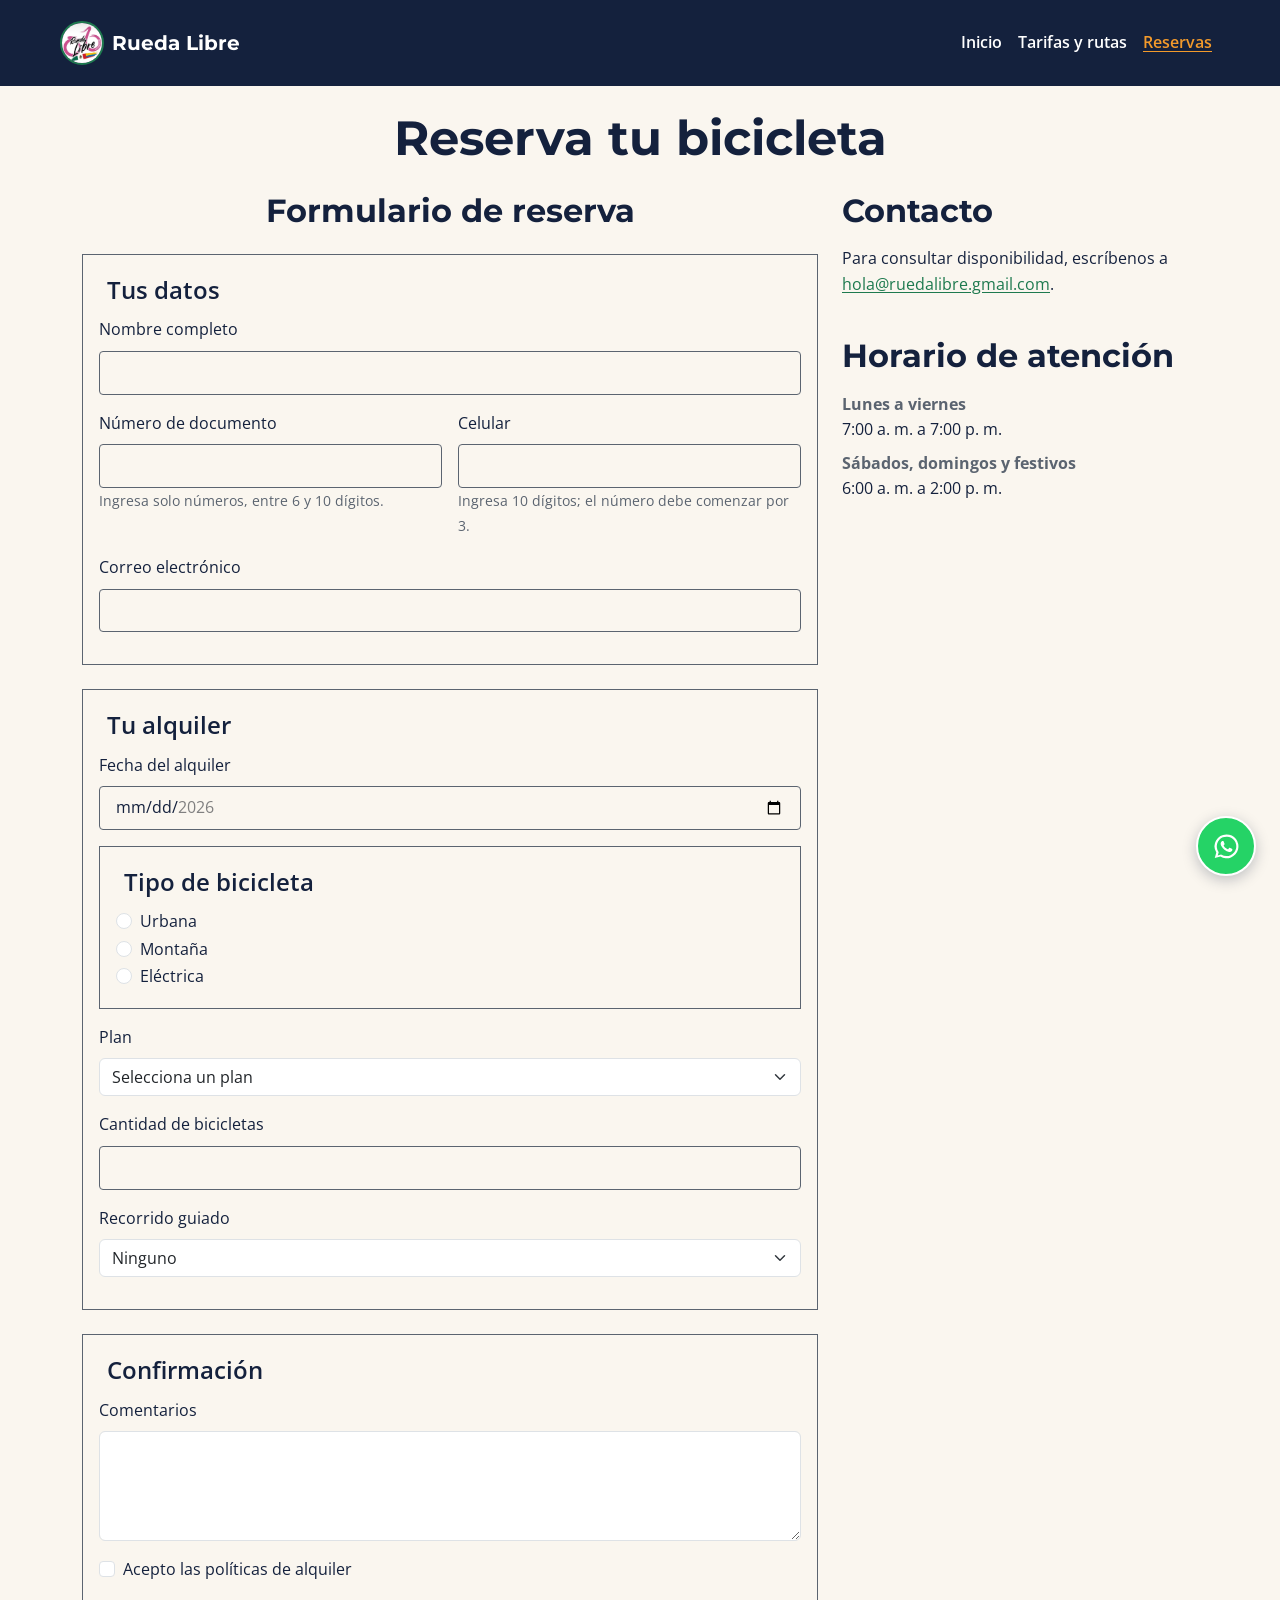
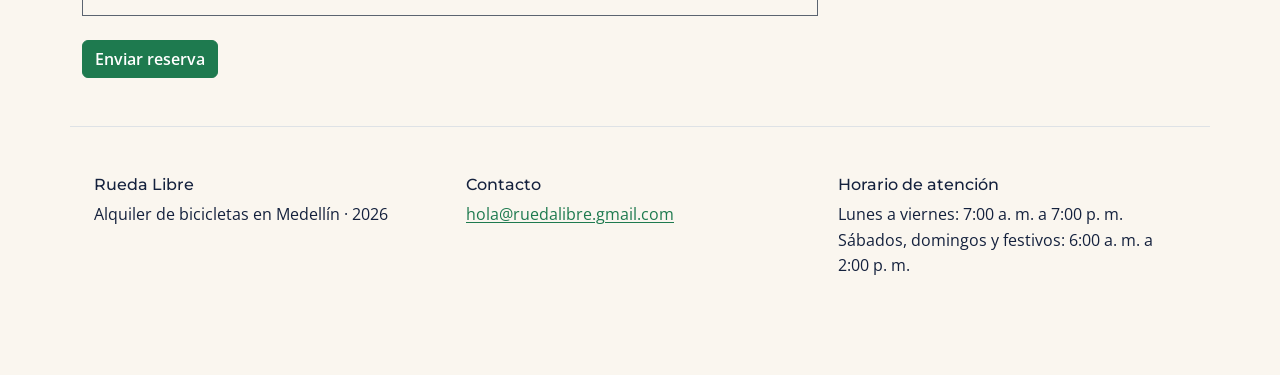
==== paginas/reservas.html @ 9554da54 "Agregar navbar responsive y unificar botones Colapsa la navegación por debajo de lg y estandariza la" ====
<!DOCTYPE html>
<html lang="es">
<head>
    <meta charset="UTF-8">
    <meta name="viewport" content="width=device-width, initial-scale=1.0">
    <meta name="description" content="Información de contacto y horario de atención para reservar una bicicleta en Rueda Libre.">
    <title>Reservas | Rueda Libre</title>
    <link rel="icon" href="../img/images.jpeg" type="image/jpeg">
    <link rel="preconnect" href="https://fonts.googleapis.com">
    <link rel="preconnect" href="https://fonts.gstatic.com" crossorigin>
    <link href="https://fonts.googleapis.com/css2?family=Montserrat:wght@700&family=Open+Sans:wght@400;600&display=swap" rel="stylesheet">
    <link href="https://cdn.jsdelivr.net/npm/bootstrap@5.3.3/dist/css/bootstrap.min.css" rel="stylesheet" integrity="sha384-QWTKZyjpPEjISv5WaRU9OFeRpok6YctnYmDr5pNlyT2bRjXh0JMhjY6hW+ALEwIH" crossorigin="anonymous">
    <link rel="stylesheet" href="../css/styles.css">
</head>
<body class="pb-5">
    <a class="skip-link" href="#contenido-principal">Saltar al contenido principal</a>
    <header>
        <nav class="navbar navbar-expand-lg py-3 px-3 px-lg-5 mb-4" data-bs-theme="dark" aria-label="Navegación principal">
            <div class="container-fluid">
                <a class="navbar-brand marca d-inline-flex align-items-center gap-2" href="../index.html" aria-label="Rueda Libre, ir al inicio">
                    <img class="d-block" src="../img/images.jpeg" alt="">
                    <span>Rueda Libre</span>
                </a>
                <button class="navbar-toggler" type="button" data-bs-toggle="collapse" data-bs-target="#navbarNav" aria-controls="navbarNav" aria-expanded="false" aria-label="Abrir o cerrar el menú">
                    <span class="navbar-toggler-icon"></span>
                </button>
                <div class="collapse navbar-collapse" id="navbarNav">
                    <ul class="navbar-nav ms-auto mb-2 mb-lg-0">
                        <li class="nav-item"><a class="nav-link" href="../index.html">Inicio</a></li>
                        <li class="nav-item"><a class="nav-link" href="tarifas.html">Tarifas y rutas</a></li>
                        <li class="nav-item"><a class="nav-link active" href="reservas.html" aria-current="page">Reservas</a></li>
                    </ul>
                </div>
            </div>
        </nav>
        <h1 class="text-center my-4">Reserva tu bicicleta</h1>
    </header>

    <main id="contenido-principal" class="container" tabindex="-1">
        <div class="row g-4">
        <section class="formulario-reserva col-12 col-md-8" aria-labelledby="formulario-reserva">
            <h2 class="text-center mb-4" id="formulario-reserva">Formulario de reserva</h2>
            <form action="reservas.html" method="post">
                <fieldset class="p-3 mb-4">
                    <legend class="px-2">Tus datos</legend>

                    <div class="campo mb-3">
                        <label class="form-label" for="nombre">Nombre completo</label>
                        <input class="form-control" type="text" id="nombre" name="nombre" autocomplete="name" required minlength="3">
                    </div>

                    <div class="row g-3">
                        <div class="campo mb-3 col-12 col-md-6">
                            <label class="form-label" for="documento">Número de documento</label>
                            <input class="form-control" type="text" id="documento" name="documento" inputmode="numeric" required minlength="6" maxlength="10" pattern="[0-9]{6,10}" title="Ingresa solo números, entre 6 y 10 dígitos." aria-describedby="ayuda-documento">
                            <small id="ayuda-documento">Ingresa solo números, entre 6 y 10 dígitos.</small>
                        </div>

                        <div class="campo mb-3 col-12 col-md-6">
                            <label class="form-label" for="celular">Celular</label>
                            <input class="form-control" type="tel" id="celular" name="celular" autocomplete="tel" inputmode="numeric" required minlength="10" maxlength="10" pattern="3[0-9]{9}" title="Ingresa 10 dígitos; el número debe comenzar por 3." aria-describedby="ayuda-celular">
                            <small id="ayuda-celular">Ingresa 10 dígitos; el número debe comenzar por 3.</small>
                        </div>
                    </div>

                    <div class="campo mb-3">
                        <label class="form-label" for="correo">Correo electrónico</label>
                        <input class="form-control" type="email" id="correo" name="correo" autocomplete="email" required>
                    </div>
                </fieldset>

                <fieldset class="p-3 mb-4">
                    <legend class="px-2">Tu alquiler</legend>

                    <div class="campo mb-3">
                        <label class="form-label" for="fecha">Fecha del alquiler</label>
                        <input class="form-control" type="date" id="fecha" name="fecha" required min="2026-11-01" max="2026-12-31">
                    </div>

                    <fieldset class="campo p-3 mb-3">
                        <legend class="px-2">Tipo de bicicleta</legend>
                        <div class="opcion form-check">
                            <input class="form-check-input" type="radio" id="bicicleta-urbana" name="tipo-bicicleta" value="urbana" required>
                            <label class="form-check-label" for="bicicleta-urbana">Urbana</label>
                        </div>
                        <div class="opcion form-check">
                            <input class="form-check-input" type="radio" id="bicicleta-montana" name="tipo-bicicleta" value="montana">
                            <label class="form-check-label" for="bicicleta-montana">Montaña</label>
                        </div>
                        <div class="opcion form-check">
                            <input class="form-check-input" type="radio" id="bicicleta-electrica" name="tipo-bicicleta" value="electrica">
                            <label class="form-check-label" for="bicicleta-electrica">Eléctrica</label>
                        </div>
                    </fieldset>

                    <div class="campo mb-3">
                        <label class="form-label" for="plan">Plan</label>
                        <select class="form-select" id="plan" name="plan" required>
                            <option value="">Selecciona un plan</option>
                            <option value="1-hora">1 hora</option>
                            <option value="medio-dia">Medio día</option>
                            <option value="dia-completo">Día completo</option>
                        </select>
                    </div>

                    <div class="campo mb-3">
                        <label class="form-label" for="cantidad">Cantidad de bicicletas</label>
                        <input class="form-control" type="number" id="cantidad" name="cantidad" required min="1" max="6" step="1">
                    </div>

                    <div class="campo mb-3">
                        <label class="form-label" for="recorrido">Recorrido guiado</label>
                        <select class="form-select" id="recorrido" name="recorrido">
                            <option value="ninguno">Ninguno</option>
                            <option value="rio-y-parques">Río y Parques</option>
                            <option value="sabores-de-barrio">Sabores de Barrio</option>
                            <option value="reto-las-palmas">Reto Las Palmas</option>
                        </select>
                    </div>
                </fieldset>

                <fieldset class="p-3 mb-4">
                    <legend class="px-2">Confirmación</legend>

                    <div class="campo mb-3">
                        <label class="form-label" for="comentarios">Comentarios</label>
                        <textarea class="form-control" id="comentarios" name="comentarios" rows="4" maxlength="300"></textarea>
                    </div>

                    <div class="campo mb-3 form-check">
                        <input class="form-check-input" type="checkbox" id="politicas" name="politicas" value="aceptadas" required>
                        <label class="form-check-label" for="politicas">Acepto las políticas de alquiler</label>
                    </div>
                </fieldset>

                <button class="btn btn-success" type="submit">Enviar reserva</button>
            </form>
        </section>

        <aside class="info-reserva col-12 col-md-4 d-flex flex-column gap-4" aria-label="Información de contacto y horario">
            <section class="mb-0" aria-labelledby="contacto">
                <h2 class="text-start mb-3" id="contacto">Contacto</h2>
                <p>Para consultar disponibilidad, escríbenos a <a href="mailto:hola@ruedalibre.gmail.com">hola@ruedalibre.gmail.com</a>.</p>
            </section>

            <section class="mb-0" aria-labelledby="horario">
                <h2 class="text-start mb-3" id="horario">Horario de atención</h2>
                <dl>
                    <dt>Lunes a viernes</dt>
                    <dd>7:00 a. m. a 7:00 p. m.</dd>
                    <dt>Sábados, domingos y festivos</dt>
                    <dd>6:00 a. m. a 2:00 p. m.</dd>
                </dl>
            </section>
        </aside>
        </div>
    </main>

    <footer class="container row gy-4 mx-auto mt-5 pt-4 pb-5 border-top">
        <section class="bloque-pie col-12 col-md-4" aria-labelledby="marca-pie">
            <h2 class="h6 mb-2" id="marca-pie">Rueda Libre</h2>
            <p class="mb-0">Alquiler de bicicletas en Medellín · 2026</p>
        </section>
        <section class="bloque-pie col-12 col-md-4" aria-labelledby="contacto-pie">
            <h2 class="h6 mb-2" id="contacto-pie">Contacto</h2>
            <p class="mb-0"><a href="mailto:hola@ruedalibre.gmail.com">hola@ruedalibre.gmail.com</a></p>
        </section>
        <section class="bloque-pie col-12 col-md-4" aria-labelledby="horario-pie">
            <h2 class="h6 mb-2" id="horario-pie">Horario de atención</h2>
            <p class="mb-0">Lunes a viernes: 7:00 a. m. a 7:00 p. m.<br>Sábados, domingos y festivos: 6:00 a. m. a 2:00 p. m.</p>
        </section>
    </footer>
    <a class="enlace-whatsapp position-fixed bottom-0 end-0 m-4 d-flex align-items-center justify-content-center" href="https://wa.me/573000000000" target="_blank" rel="noopener noreferrer" aria-label="Abrir chat de WhatsApp (se abre en una pestaña nueva)">
        <svg aria-hidden="true" viewBox="0 0 24 24" focusable="false">
            <path fill="currentColor" d="M12.04 2a9.92 9.92 0 0 0-8.45 15.12L2.3 21.7l4.7-1.23A9.94 9.94 0 1 0 12.04 2Zm0 18.1a8.13 8.13 0 0 1-4.14-1.13l-.3-.18-2.79.73.75-2.72-.2-.31a8.12 8.12 0 1 1 6.68 3.61Zm4.46-6.08c-.24-.12-1.43-.71-1.65-.79-.22-.08-.38-.12-.54.12-.16.24-.62.79-.76.95-.14.16-.28.18-.52.06-.24-.12-1.02-.38-1.94-1.2-.72-.64-1.2-1.43-1.34-1.67-.14-.24-.02-.37.1-.49.11-.11.24-.28.36-.42.12-.14.16-.24.24-.4.08-.16.04-.3-.02-.42-.06-.12-.54-1.3-.74-1.78-.19-.46-.39-.4-.54-.4h-.46c-.16 0-.42.06-.64.3-.22.24-.84.82-.84 2s.86 2.31.98 2.47c.12.16 1.69 2.58 4.1 3.62.57.25 1.02.4 1.37.51.58.18 1.1.16 1.51.1.46-.07 1.43-.59 1.63-1.15.2-.57.2-1.05.14-1.15-.06-.1-.22-.16-.46-.28Z"/>
        </svg>
    </a>
    <script src="https://cdn.jsdelivr.net/npm/bootstrap@5.3.3/dist/js/bootstrap.bundle.min.js" integrity="sha384-YvpcrYf0tY3lHB60NNkmXc5s9fDVZLESaAA55NDzOxhy9GkcIdslK1eN7N6jIeHz" crossorigin="anonymous"></script>
</body>
</html>
---- css/styles.css ----
:root {
    color-scheme: light;
    --verde-ruta: #1E7A4F;
    --naranja-pedal: #F39A2B;
    --azul-noche: #14213D;
    --crema: #FAF6EF;
    --gris-asfalto: #5B6470;
    --blanco: #FFFFFF;
    --fuente-titulos: "Montserrat", sans-serif;
    --fuente-texto: "Open Sans", sans-serif;
    --espacio-pequeno: 0.5rem;
    --espacio-medio: 1rem;
    --espacio-grande: 1.5rem;
    --espacio-extra-grande: 2rem;
}

body {
    background-color: var(--crema);
    color: var(--azul-noche);
    font-family: var(--fuente-texto);
    font-weight: 400;
    line-height: 1.6;
}

h1,
h2,
h3 {
    color: var(--azul-noche);
    font-family: var(--fuente-titulos);
    font-weight: 700;
    line-height: 1.2;
}

header h1 {
    font-size: clamp(2rem, 5vw, 3rem);
}

a {
    color: var(--verde-ruta);
    text-decoration-color: var(--verde-ruta);
    text-underline-offset: 0.15em;
}

a:hover {
    color: var(--azul-noche);
}

:focus-visible,
.btn:focus,
.navbar-toggler:focus {
    outline: 0.1875rem solid var(--verde-ruta);
    outline-offset: 0.1875rem;
}

.skip-link {
    position: absolute;
    top: -6.25rem;
    left: 1.5rem;
    z-index: 1;
    padding: var(--espacio-pequeno) var(--espacio-medio);
    background-color: var(--azul-noche);
    color: var(--blanco);
}

.skip-link:focus {
    top: 1.5rem;
}

strong,
mark {
    padding: 0 0.15em;
    background-color: var(--naranja-pedal);
    color: var(--azul-noche);
}

/* Navegacion compartida */
.navbar {
    background-color: var(--azul-noche);
}

.navbar .navbar-brand {
    color: var(--blanco);
    font-family: var(--fuente-titulos);
    font-weight: 700;
    text-decoration: none;
}

.navbar .navbar-brand img {
    width: 2.75rem;
    height: 2.75rem;
    border: 2px solid var(--verde-ruta);
    border-radius: 50%;
    object-fit: cover;
}

.navbar .nav-link {
    color: var(--blanco);
    font-weight: 600;
    text-decoration: none;
}

.navbar .nav-link.active {
    color: var(--naranja-pedal);
    text-decoration: underline;
    text-underline-offset: 0.2em;
}

.navbar .nav-link:hover,
.navbar .nav-link:focus {
    border-radius: 0.1875rem;
    background-color: var(--naranja-pedal);
    color: var(--azul-noche);
    text-decoration: underline;
    text-underline-offset: 0.2em;
}

/* Componentes compartidos */
table {
    width: 100%;
    margin: var(--espacio-medio) 0 var(--espacio-extra-grande);
    border-collapse: collapse;
}

/* Presentación adaptable propia de las tablas de tarifas. */
.tabla-responsiva {
    display: block;
    table-layout: auto;
}

.tabla-responsiva caption {
    display: block;
    width: 100%;
}

.tabla-responsiva thead {
    position: absolute;
    width: 1px;
    height: 1px;
    margin: -1px;
    overflow: hidden;
    clip: rect(0, 0, 0, 0);
    white-space: nowrap;
    clip-path: inset(50%);
}

.tabla-responsiva tbody {
    display: grid;
    gap: var(--espacio-medio);
}

.tabla-responsiva tr {
    display: grid;
    border: 1px solid var(--gris-asfalto);
    border-radius: 0.25rem;
    overflow: hidden;
}

.tabla-responsiva th[scope="row"],
.tabla-responsiva td {
    display: grid;
    grid-template-columns: minmax(6.5rem, 0.85fr) minmax(0, 1.15fr);
    gap: var(--espacio-pequeno);
    border: 0;
    border-top: 1px solid var(--gris-asfalto);
    padding: var(--espacio-pequeno);
    overflow-wrap: anywhere;
}

.tabla-responsiva tr > :first-child {
    border-top: 0;
}

.tabla-responsiva th[scope="row"]::before,
.tabla-responsiva td::before {
    content: attr(data-label);
    font-weight: 600;
}

caption {
    margin-bottom: var(--espacio-pequeno);
    color: var(--gris-asfalto);
    font-size: 1.2rem;
    font-weight: 600;
    text-align: left;
}

th,
td {
    padding: var(--espacio-pequeno) var(--espacio-medio);
    border: 1px solid var(--gris-asfalto);
    text-align: left;
}

th {
    background-color: var(--azul-noche);
    color: var(--blanco);
}

.tarjeta-servicio {
    padding: var(--espacio-grande);
    border: 1px solid rgb(20 33 61 / 8%);
    border-radius: 0.75rem;
    background: var(--blanco);
    box-shadow: 0 0.25rem 1rem rgb(20 33 61 / 8%);
    transition: transform 180ms ease, box-shadow 180ms ease;
}

.tarjeta-servicio:hover {
    transform: translateY(-0.2rem);
    box-shadow: 0 0.6rem 1.5rem rgb(20 33 61 / 14%);
}

.tarjeta-servicio img {
    height: 13rem;
}

.imagen-ruta,
.imagen-flota {
    height: 12rem;
}

.presentacion img {
    height: 14rem;
}

.quienes-somos {
    background: rgb(30 122 79 / 8%);
}

.servicio-nuevo {
    padding-top: 3.5rem;
    background: rgb(30 122 79 / 8%);
}

.beneficio-card {
    border: 1px solid rgb(20 33 61 / 8%);
    background: var(--blanco);
    box-shadow: 0 0.25rem 1rem rgb(20 33 61 / 8%);
}

.beneficio-etiqueta {
    background: var(--verde-ruta);
    color: var(--blanco);
}

.llamada-accion {
    background: var(--azul-noche);
    color: var(--blanco);
}

.llamada-accion h2 {
    color: var(--blanco);
}

.etiqueta-nuevo {
    padding: 0.25rem var(--espacio-pequeno);
    border-radius: 0.25rem;
    background-color: var(--naranja-pedal);
    color: var(--azul-noche);
    font-size: 0.875rem;
    font-weight: 600;
}

.btn {
    font-weight: 600;
}

.btn-success {
    --bs-btn-color: var(--blanco);
    --bs-btn-bg: var(--verde-ruta);
    --bs-btn-border-color: var(--verde-ruta);
    --bs-btn-hover-color: var(--azul-noche);
    --bs-btn-hover-bg: var(--naranja-pedal);
    --bs-btn-hover-border-color: var(--naranja-pedal);
    --bs-btn-active-color: var(--azul-noche);
    --bs-btn-active-bg: var(--naranja-pedal);
    --bs-btn-active-border-color: var(--naranja-pedal);
}

.btn-outline-success {
    --bs-btn-color: var(--verde-ruta);
    --bs-btn-border-color: var(--verde-ruta);
    --bs-btn-hover-color: var(--azul-noche);
    --bs-btn-hover-bg: var(--naranja-pedal);
    --bs-btn-hover-border-color: var(--naranja-pedal);
    --bs-btn-active-color: var(--azul-noche);
    --bs-btn-active-bg: var(--naranja-pedal);
    --bs-btn-active-border-color: var(--naranja-pedal);
}

small,
dt {
    color: var(--gris-asfalto);
}


.enlace-whatsapp {
    z-index: 2;
    width: 3.75rem;
    height: 3.75rem;
    border: 2px solid var(--blanco);
    border-radius: 50%;
    background-color: #25D366;
    color: var(--blanco);
    text-decoration: none;
    box-shadow: 0 0.25rem 0.875rem rgb(20 33 61 / 25%);
    transition: transform 180ms ease, background-color 180ms ease;
}

.enlace-whatsapp svg {
    width: 1.8rem;
    height: 1.8rem;
}

.enlace-whatsapp:hover,
.enlace-whatsapp:focus {
    transform: scale(1.08);
    background-color: #1fba59;
    color: var(--blanco);
}

fieldset {
    border: 1px solid var(--gris-asfalto);
}

legend {
    color: var(--azul-noche);
    font-weight: 600;
}

input {
    accent-color: var(--verde-ruta);
}

input:not([type="checkbox"]):not([type="radio"]),
select,
textarea {
    padding: var(--espacio-pequeno) var(--espacio-medio);
    border: 1px solid var(--gris-asfalto);
    border-radius: 0.25rem;
    background-color: var(--crema);
    color: var(--azul-noche);
    font: inherit;
}

input:not([type="checkbox"]):not([type="radio"]):focus,
select:focus,
textarea:focus {
    outline: 0.1875rem solid var(--verde-ruta);
    outline-offset: 0.125rem;
}

@media (min-width: 48rem) {
    /* Las tablas conservan su formato propio en pantallas medianas y grandes. */
    .tabla-responsiva {
        display: table;
        table-layout: fixed;
        font-size: 0.875rem;
    }

    .tabla-responsiva caption {
        display: table-caption;
        width: auto;
    }

    .tabla-responsiva thead {
        position: static;
        width: auto;
        height: auto;
        margin: 0;
        overflow: visible;
        clip: auto;
        white-space: normal;
        clip-path: none;
    }

    .tabla-responsiva tbody {
        display: table-row-group;
    }

    .tabla-responsiva tr {
        display: table-row;
        border: 0;
        border-radius: 0;
        overflow: visible;
    }

    .tabla-responsiva th[scope="row"],
    .tabla-responsiva td {
        display: table-cell;
        padding: 0.375rem;
        overflow-wrap: normal;
    }

    .tabla-responsiva th[scope="row"]::before,
    .tabla-responsiva td::before {
        content: none;
    }

    .presentacion img {
        height: 19rem;
    }
}
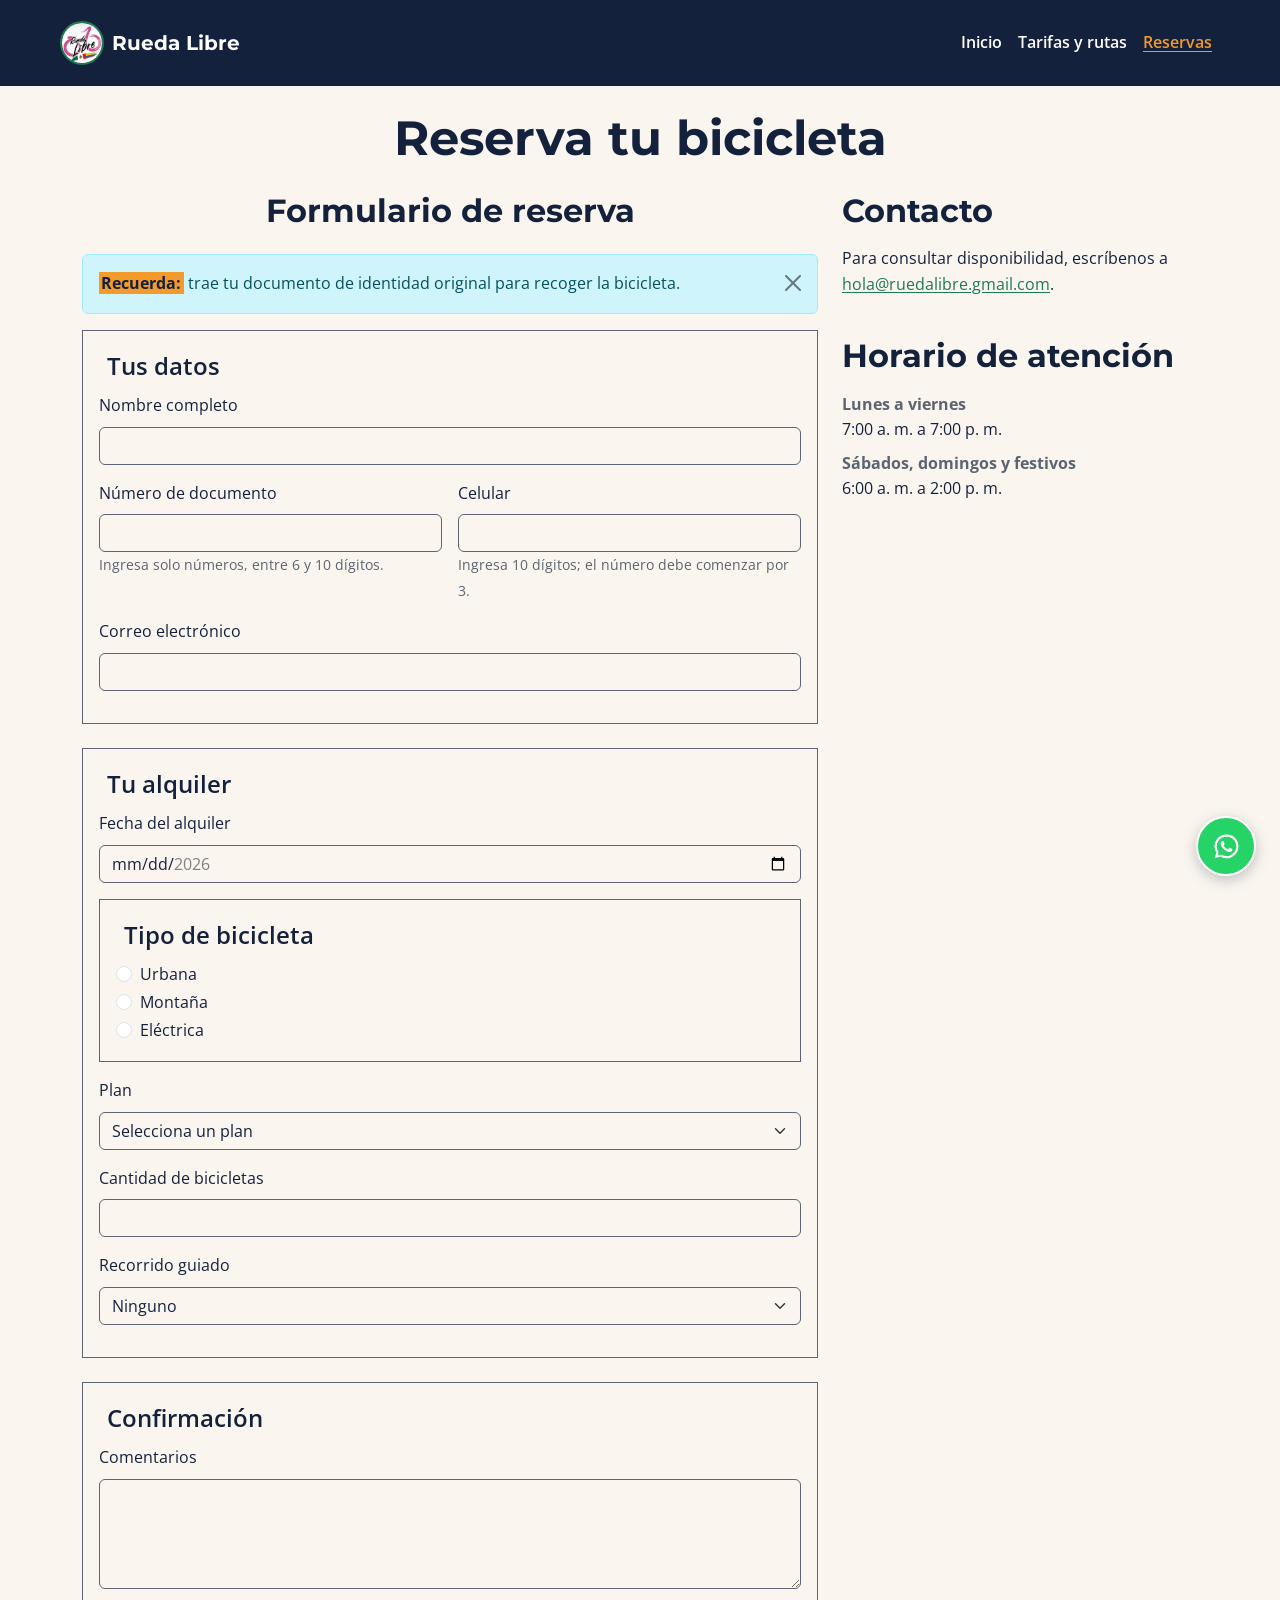
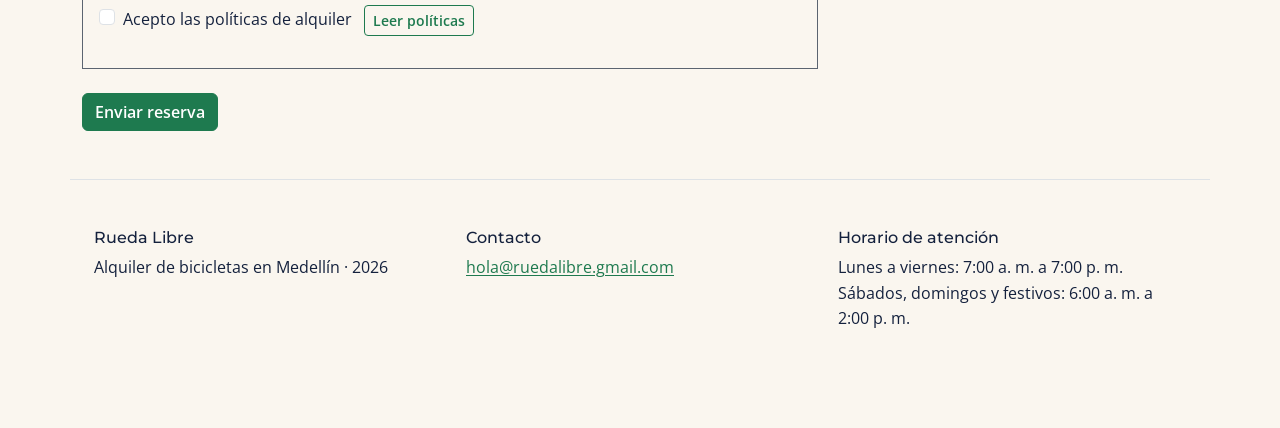
==== commit 1e8d53ca: "Agregar validación y políticas a reservas Muestra mensajes específicos por campo, una alerta descart" ====
--- a/paginas/reservas.html
+++ b/paginas/reservas.html
@@ -40,32 +40,40 @@
         <div class="row g-4">
         <section class="formulario-reserva col-12 col-md-8" aria-labelledby="formulario-reserva">
             <h2 class="text-center mb-4" id="formulario-reserva">Formulario de reserva</h2>
-            <form action="reservas.html" method="post">
+            <div class="alert alert-info alert-dismissible fade show" role="alert">
+                <strong>Recuerda:</strong> trae tu documento de identidad original para recoger la bicicleta.
+                <button type="button" class="btn-close" data-bs-dismiss="alert" aria-label="Cerrar aviso"></button>
+            </div>
+            <form class="needs-validation" action="reservas.html" method="post" novalidate>
                 <fieldset class="p-3 mb-4">
                     <legend class="px-2">Tus datos</legend>
 
                     <div class="campo mb-3">
                         <label class="form-label" for="nombre">Nombre completo</label>
-                        <input class="form-control" type="text" id="nombre" name="nombre" autocomplete="name" required minlength="3">
+                        <input class="form-control" type="text" id="nombre" name="nombre" autocomplete="name" required minlength="3" aria-describedby="error-nombre">
+                        <div class="invalid-feedback" id="error-nombre">Escribe tu nombre completo con al menos 3 caracteres.</div>
                     </div>
 
                     <div class="row g-3">
                         <div class="campo mb-3 col-12 col-md-6">
                             <label class="form-label" for="documento">Número de documento</label>
-                            <input class="form-control" type="text" id="documento" name="documento" inputmode="numeric" required minlength="6" maxlength="10" pattern="[0-9]{6,10}" title="Ingresa solo números, entre 6 y 10 dígitos." aria-describedby="ayuda-documento">
+                            <input class="form-control" type="text" id="documento" name="documento" inputmode="numeric" required minlength="6" maxlength="10" pattern="[0-9]{6,10}" title="Ingresa solo números, entre 6 y 10 dígitos." aria-describedby="ayuda-documento error-documento">
                             <small id="ayuda-documento">Ingresa solo números, entre 6 y 10 dígitos.</small>
+                            <div class="invalid-feedback" id="error-documento">Ingresa entre 6 y 10 dígitos, sin espacios ni letras.</div>
                         </div>
 
                         <div class="campo mb-3 col-12 col-md-6">
                             <label class="form-label" for="celular">Celular</label>
-                            <input class="form-control" type="tel" id="celular" name="celular" autocomplete="tel" inputmode="numeric" required minlength="10" maxlength="10" pattern="3[0-9]{9}" title="Ingresa 10 dígitos; el número debe comenzar por 3." aria-describedby="ayuda-celular">
+                            <input class="form-control" type="tel" id="celular" name="celular" autocomplete="tel" inputmode="numeric" required minlength="10" maxlength="10" pattern="3[0-9]{9}" title="Ingresa 10 dígitos; el número debe comenzar por 3." aria-describedby="ayuda-celular error-celular">
                             <small id="ayuda-celular">Ingresa 10 dígitos; el número debe comenzar por 3.</small>
+                            <div class="invalid-feedback" id="error-celular">Ingresa 10 dígitos numéricos; el celular debe empezar por 3.</div>
                         </div>
                     </div>
 
                     <div class="campo mb-3">
                         <label class="form-label" for="correo">Correo electrónico</label>
-                        <input class="form-control" type="email" id="correo" name="correo" autocomplete="email" required>
+                        <input class="form-control" type="email" id="correo" name="correo" autocomplete="email" required aria-describedby="error-correo">
+                        <div class="invalid-feedback" id="error-correo">Ingresa un correo válido, por ejemplo nombre@dominio.com.</div>
                     </div>
                 </fieldset>
 
@@ -74,14 +82,16 @@
 
                     <div class="campo mb-3">
                         <label class="form-label" for="fecha">Fecha del alquiler</label>
-                        <input class="form-control" type="date" id="fecha" name="fecha" required min="2026-11-01" max="2026-12-31">
+                        <input class="form-control" type="date" id="fecha" name="fecha" required min="2026-11-01" max="2026-12-31" aria-describedby="error-fecha">
+                        <div class="invalid-feedback" id="error-fecha">Selecciona una fecha entre el 1 de noviembre y el 31 de diciembre de 2026.</div>
                     </div>
 
                     <fieldset class="campo p-3 mb-3">
                         <legend class="px-2">Tipo de bicicleta</legend>
                         <div class="opcion form-check">
-                            <input class="form-check-input" type="radio" id="bicicleta-urbana" name="tipo-bicicleta" value="urbana" required>
+                            <input class="form-check-input" type="radio" id="bicicleta-urbana" name="tipo-bicicleta" value="urbana" required aria-describedby="error-bicicleta">
                             <label class="form-check-label" for="bicicleta-urbana">Urbana</label>
+                            <div class="invalid-feedback" id="error-bicicleta">Selecciona el tipo de bicicleta que deseas alquilar.</div>
                         </div>
                         <div class="opcion form-check">
                             <input class="form-check-input" type="radio" id="bicicleta-montana" name="tipo-bicicleta" value="montana">
@@ -95,17 +105,19 @@
 
                     <div class="campo mb-3">
                         <label class="form-label" for="plan">Plan</label>
-                        <select class="form-select" id="plan" name="plan" required>
+                        <select class="form-select" id="plan" name="plan" required aria-describedby="error-plan">
                             <option value="">Selecciona un plan</option>
                             <option value="1-hora">1 hora</option>
                             <option value="medio-dia">Medio día</option>
                             <option value="dia-completo">Día completo</option>
                         </select>
+                        <div class="invalid-feedback" id="error-plan">Selecciona uno de los planes disponibles.</div>
                     </div>
 
                     <div class="campo mb-3">
                         <label class="form-label" for="cantidad">Cantidad de bicicletas</label>
-                        <input class="form-control" type="number" id="cantidad" name="cantidad" required min="1" max="6" step="1">
+                        <input class="form-control" type="number" id="cantidad" name="cantidad" required min="1" max="6" step="1" aria-describedby="error-cantidad">
+                        <div class="invalid-feedback" id="error-cantidad">Ingresa un número entero entre 1 y 6.</div>
                     </div>
 
                     <div class="campo mb-3">
@@ -128,8 +140,10 @@
                     </div>
 
                     <div class="campo mb-3 form-check">
-                        <input class="form-check-input" type="checkbox" id="politicas" name="politicas" value="aceptadas" required>
+                        <input class="form-check-input" type="checkbox" id="politicas" name="politicas" value="aceptadas" required aria-describedby="error-politicas">
                         <label class="form-check-label" for="politicas">Acepto las políticas de alquiler</label>
+                        <button class="btn btn-outline-success btn-sm ms-2" type="button" data-bs-toggle="modal" data-bs-target="#modalPoliticas">Leer políticas</button>
+                        <div class="invalid-feedback" id="error-politicas">Marca la casilla para confirmar que aceptas las políticas de alquiler.</div>
                     </div>
                 </fieldset>
 
@@ -156,6 +170,29 @@
         </div>
     </main>
 
+    <div class="modal fade" id="modalPoliticas" tabindex="-1" aria-labelledby="titulo-modal-politicas" aria-hidden="true">
+        <div class="modal-dialog modal-dialog-scrollable">
+            <div class="modal-content">
+                <div class="modal-header">
+                    <h2 class="modal-title fs-5" id="titulo-modal-politicas">Políticas de alquiler</h2>
+                    <button type="button" class="btn-close" data-bs-dismiss="modal" aria-label="Cerrar"></button>
+                </div>
+                <div class="modal-body">
+                    <ol>
+                        <li>Presenta tu documento de identidad original al recoger la bicicleta.</li>
+                        <li>Revisa la bicicleta con el asesor antes de salir.</li>
+                        <li>Cada 15 minutos de retraso en la devolución tienen un recargo de $5.000.</li>
+                        <li>Los daños por mal uso se cobran según el costo de la reparación.</li>
+                        <li>Los menores de edad deben estar acompañados por un adulto responsable.</li>
+                    </ol>
+                </div>
+                <div class="modal-footer">
+                    <button type="button" class="btn btn-success" data-bs-dismiss="modal">Entendido</button>
+                </div>
+            </div>
+        </div>
+    </div>
+
     <footer class="container row gy-4 mx-auto mt-5 pt-4 pb-5 border-top">
         <section class="bloque-pie col-12 col-md-4" aria-labelledby="marca-pie">
             <h2 class="h6 mb-2" id="marca-pie">Rueda Libre</h2>
@@ -176,5 +213,25 @@
         </svg>
     </a>
     <script src="https://cdn.jsdelivr.net/npm/bootstrap@5.3.3/dist/js/bootstrap.bundle.min.js" integrity="sha384-YvpcrYf0tY3lHB60NNkmXc5s9fDVZLESaAA55NDzOxhy9GkcIdslK1eN7N6jIeHz" crossorigin="anonymous"></script>
+    <script>
+        (() => {
+            'use strict'
+
+            // Fetch all the forms we want to apply custom Bootstrap validation styles to
+            const forms = document.querySelectorAll('.needs-validation')
+
+            // Loop over them and prevent submission
+            Array.from(forms).forEach(form => {
+                form.addEventListener('submit', event => {
+                    if (!form.checkValidity()) {
+                        event.preventDefault()
+                        event.stopPropagation()
+                    }
+
+                    form.classList.add('was-validated')
+                }, false)
+            })
+        })()
+    </script>
 </body>
 </html>
--- a/css/styles.css
+++ b/css/styles.css
@@ -220,6 +220,23 @@
     height: 12rem;
 }
 
+#carouselPromociones .carousel-item img {
+    height: 22rem;
+}
+
+#carouselPromociones .carousel-caption {
+    right: 12%;
+    left: 12%;
+    padding: var(--espacio-medio);
+    border-radius: 0.5rem;
+    background-color: rgb(20 33 61 / 85%);
+    color: var(--blanco);
+}
+
+#carouselPromociones .carousel-caption h3 {
+    color: var(--blanco);
+}
+
 .presentacion img {
     height: 14rem;
 }
@@ -294,6 +311,27 @@
     color: var(--gris-asfalto);
 }
 
+@media (max-width: 575.98px) {
+    #carouselPromociones .carousel-item img {
+        height: 18rem;
+    }
+
+    #carouselPromociones .carousel-caption {
+        right: 15%;
+        bottom: 1.5rem;
+        left: 15%;
+        padding: var(--espacio-pequeno);
+    }
+
+    #carouselPromociones .carousel-caption h3 {
+        font-size: 1rem;
+    }
+
+    #carouselPromociones .carousel-caption p {
+        font-size: 0.875rem;
+    }
+}
+
 
 .enlace-whatsapp {
     z-index: 2;
@@ -333,9 +371,9 @@
     accent-color: var(--verde-ruta);
 }
 
-input:not([type="checkbox"]):not([type="radio"]),
-select,
-textarea {
+input:not([type="checkbox"]):not([type="radio"]):not(.form-control),
+select:not(.form-select),
+textarea:not(.form-control) {
     padding: var(--espacio-pequeno) var(--espacio-medio);
     border: 1px solid var(--gris-asfalto);
     border-radius: 0.25rem;
@@ -344,11 +382,24 @@
     font: inherit;
 }
 
-input:not([type="checkbox"]):not([type="radio"]):focus,
-select:focus,
-textarea:focus {
+input:not([type="checkbox"]):not([type="radio"]):not(.form-control):focus,
+select:not(.form-select):focus,
+textarea:not(.form-control):focus {
     outline: 0.1875rem solid var(--verde-ruta);
     outline-offset: 0.125rem;
+}
+
+.formulario-reserva .form-control,
+.formulario-reserva .form-select {
+    border-color: var(--gris-asfalto);
+    background-color: var(--crema);
+    color: var(--azul-noche);
+}
+
+.formulario-reserva .form-control:focus,
+.formulario-reserva .form-select:focus {
+    border-color: var(--verde-ruta);
+    box-shadow: 0 0 0 0.25rem rgb(30 122 79 / 25%);
 }
 
 @media (min-width: 48rem) {
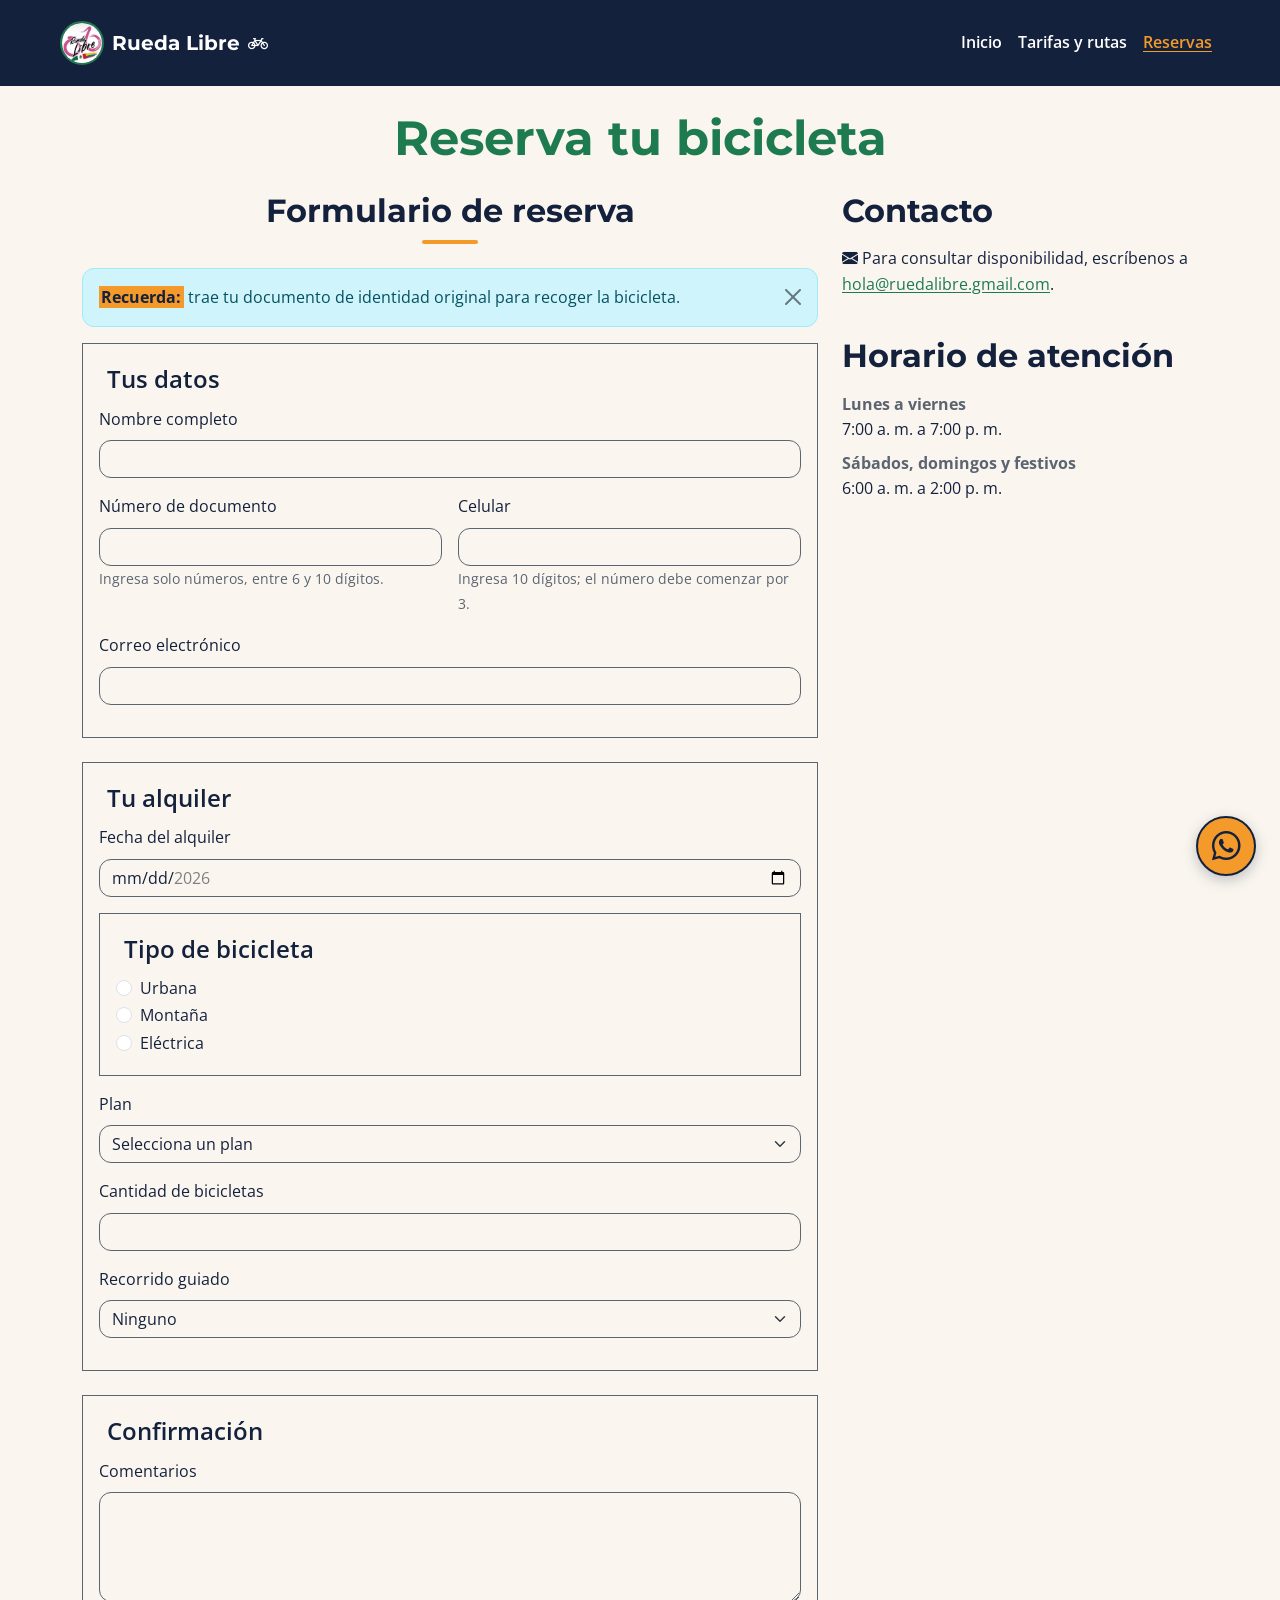
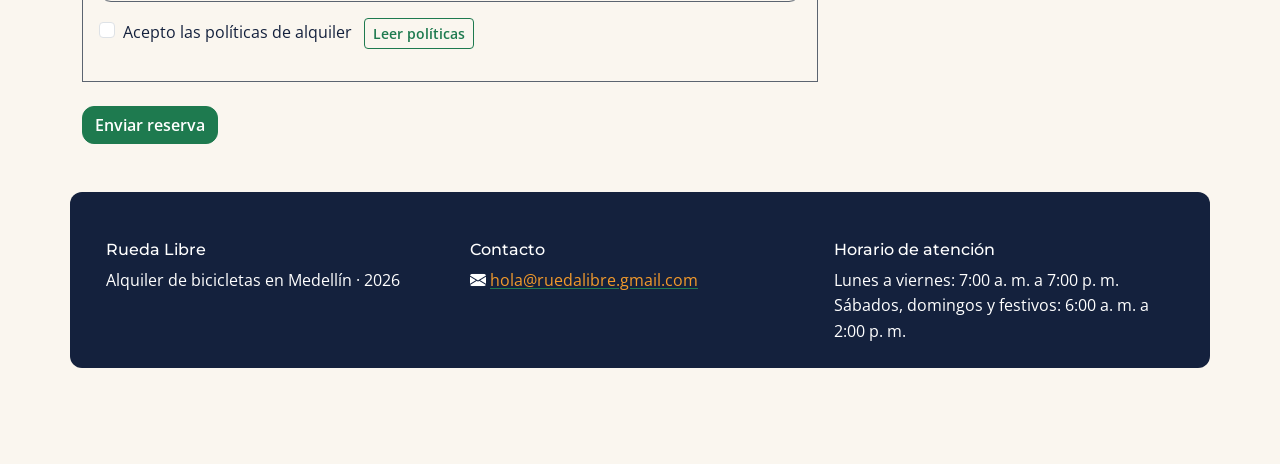
==== commit 6186f788: "v2.0 semana 2 - dia 3" ====
--- a/paginas/reservas.html
+++ b/paginas/reservas.html
@@ -10,6 +10,7 @@
     <link rel="preconnect" href="https://fonts.gstatic.com" crossorigin>
     <link href="https://fonts.googleapis.com/css2?family=Montserrat:wght@700&family=Open+Sans:wght@400;600&display=swap" rel="stylesheet">
     <link href="https://cdn.jsdelivr.net/npm/bootstrap@5.3.3/dist/css/bootstrap.min.css" rel="stylesheet" integrity="sha384-QWTKZyjpPEjISv5WaRU9OFeRpok6YctnYmDr5pNlyT2bRjXh0JMhjY6hW+ALEwIH" crossorigin="anonymous">
+    <link href="https://cdn.jsdelivr.net/npm/bootstrap-icons@1.11.3/font/bootstrap-icons.min.css" rel="stylesheet" crossorigin="anonymous">
     <link rel="stylesheet" href="../css/styles.css">
 </head>
 <body class="pb-5">
@@ -20,6 +21,7 @@
                 <a class="navbar-brand marca d-inline-flex align-items-center gap-2" href="../index.html" aria-label="Rueda Libre, ir al inicio">
                     <img class="d-block" src="../img/images.jpeg" alt="">
                     <span>Rueda Libre</span>
+                      <i class="bi bi-bicycle" aria-hidden="true"></i>
                 </a>
                 <button class="navbar-toggler" type="button" data-bs-toggle="collapse" data-bs-target="#navbarNav" aria-controls="navbarNav" aria-expanded="false" aria-label="Abrir o cerrar el menú">
                     <span class="navbar-toggler-icon"></span>
@@ -33,13 +35,13 @@
                 </div>
             </div>
         </nav>
-        <h1 class="text-center my-4">Reserva tu bicicleta</h1>
+        <h1 class="text-center my-4 text-primary">Reserva tu bicicleta</h1>
     </header>
 
     <main id="contenido-principal" class="container" tabindex="-1">
         <div class="row g-4">
         <section class="formulario-reserva col-12 col-md-8" aria-labelledby="formulario-reserva">
-            <h2 class="text-center mb-4" id="formulario-reserva">Formulario de reserva</h2>
+            <h2 class="titulo-seccion" id="formulario-reserva">Formulario de reserva</h2>
             <div class="alert alert-info alert-dismissible fade show" role="alert">
                 <strong>Recuerda:</strong> trae tu documento de identidad original para recoger la bicicleta.
                 <button type="button" class="btn-close" data-bs-dismiss="alert" aria-label="Cerrar aviso"></button>
@@ -147,14 +149,14 @@
                     </div>
                 </fieldset>
 
-                <button class="btn btn-success" type="submit">Enviar reserva</button>
+                <button class="btn btn-primary" type="submit">Enviar reserva</button>
             </form>
         </section>
 
         <aside class="info-reserva col-12 col-md-4 d-flex flex-column gap-4" aria-label="Información de contacto y horario">
             <section class="mb-0" aria-labelledby="contacto">
                 <h2 class="text-start mb-3" id="contacto">Contacto</h2>
-                <p>Para consultar disponibilidad, escríbenos a <a href="mailto:hola@ruedalibre.gmail.com">hola@ruedalibre.gmail.com</a>.</p>
+                <p><i class="bi bi-envelope-fill" aria-hidden="true"></i> Para consultar disponibilidad, escríbenos a <a href="mailto:hola@ruedalibre.gmail.com">hola@ruedalibre.gmail.com</a>.</p>
             </section>
 
             <section class="mb-0" aria-labelledby="horario">
@@ -193,24 +195,24 @@
         </div>
     </div>
 
-    <footer class="container row gy-4 mx-auto mt-5 pt-4 pb-5 border-top">
-        <section class="bloque-pie col-12 col-md-4" aria-labelledby="marca-pie">
-            <h2 class="h6 mb-2" id="marca-pie">Rueda Libre</h2>
-            <p class="mb-0">Alquiler de bicicletas en Medellín · 2026</p>
-        </section>
-        <section class="bloque-pie col-12 col-md-4" aria-labelledby="contacto-pie">
-            <h2 class="h6 mb-2" id="contacto-pie">Contacto</h2>
-            <p class="mb-0"><a href="mailto:hola@ruedalibre.gmail.com">hola@ruedalibre.gmail.com</a></p>
-        </section>
-        <section class="bloque-pie col-12 col-md-4" aria-labelledby="horario-pie">
-            <h2 class="h6 mb-2" id="horario-pie">Horario de atención</h2>
-            <p class="mb-0">Lunes a viernes: 7:00 a. m. a 7:00 p. m.<br>Sábados, domingos y festivos: 6:00 a. m. a 2:00 p. m.</p>
-        </section>
+    <footer class="container mt-5 pt-4 pb-5">
+        <div class="row gy-4 p-4 pie-marca">
+            <section class="bloque-pie col-12 col-md-4" aria-labelledby="marca-pie">
+                <h2 class="h6 mb-2" id="marca-pie">Rueda Libre</h2>
+                <p class="mb-0">Alquiler de bicicletas en Medellín · 2026</p>
+            </section>
+            <section class="bloque-pie col-12 col-md-4" aria-labelledby="contacto-pie">
+                <h2 class="h6 mb-2" id="contacto-pie">Contacto</h2>
+                <p class="mb-0"><i class="bi bi-envelope-fill" aria-hidden="true"></i> <a href="mailto:hola@ruedalibre.gmail.com">hola@ruedalibre.gmail.com</a></p>
+            </section>
+            <section class="bloque-pie col-12 col-md-4" aria-labelledby="horario-pie">
+                <h2 class="h6 mb-2" id="horario-pie">Horario de atención</h2>
+                <p class="mb-0">Lunes a viernes: 7:00 a. m. a 7:00 p. m.<br>Sábados, domingos y festivos: 6:00 a. m. a 2:00 p. m.</p>
+            </section>
+        </div>
     </footer>
     <a class="enlace-whatsapp position-fixed bottom-0 end-0 m-4 d-flex align-items-center justify-content-center" href="https://wa.me/573000000000" target="_blank" rel="noopener noreferrer" aria-label="Abrir chat de WhatsApp (se abre en una pestaña nueva)">
-        <svg aria-hidden="true" viewBox="0 0 24 24" focusable="false">
-            <path fill="currentColor" d="M12.04 2a9.92 9.92 0 0 0-8.45 15.12L2.3 21.7l4.7-1.23A9.94 9.94 0 1 0 12.04 2Zm0 18.1a8.13 8.13 0 0 1-4.14-1.13l-.3-.18-2.79.73.75-2.72-.2-.31a8.12 8.12 0 1 1 6.68 3.61Zm4.46-6.08c-.24-.12-1.43-.71-1.65-.79-.22-.08-.38-.12-.54.12-.16.24-.62.79-.76.95-.14.16-.28.18-.52.06-.24-.12-1.02-.38-1.94-1.2-.72-.64-1.2-1.43-1.34-1.67-.14-.24-.02-.37.1-.49.11-.11.24-.28.36-.42.12-.14.16-.24.24-.4.08-.16.04-.3-.02-.42-.06-.12-.54-1.3-.74-1.78-.19-.46-.39-.4-.54-.4h-.46c-.16 0-.42.06-.64.3-.22.24-.84.82-.84 2s.86 2.31.98 2.47c.12.16 1.69 2.58 4.1 3.62.57.25 1.02.4 1.37.51.58.18 1.1.16 1.51.1.46-.07 1.43-.59 1.63-1.15.2-.57.2-1.05.14-1.15-.06-.1-.22-.16-.46-.28Z"/>
-        </svg>
+        <i class="bi bi-whatsapp" aria-hidden="true"></i>
     </a>
     <script src="https://cdn.jsdelivr.net/npm/bootstrap@5.3.3/dist/js/bootstrap.bundle.min.js" integrity="sha384-YvpcrYf0tY3lHB60NNkmXc5s9fDVZLESaAA55NDzOxhy9GkcIdslK1eN7N6jIeHz" crossorigin="anonymous"></script>
     <script>
--- a/css/styles.css
+++ b/css/styles.css
@@ -13,6 +13,15 @@
     --espacio-medio: 1rem;
     --espacio-grande: 1.5rem;
     --espacio-extra-grande: 2rem;
+    --bs-primary: var(--verde-ruta);
+    --bs-primary-rgb: 30, 122, 79;
+    --bs-body-color: var(--azul-noche);
+    --bs-body-font-family: var(--fuente-texto);
+    --bs-link-color: var(--verde-ruta);
+    --bs-link-color-rgb: 30, 122, 79;
+    --bs-link-hover-color: var(--azul-noche);
+    --bs-link-hover-color-rgb: 20, 33, 61;
+    --bs-border-radius: 0.75rem;
 }
 
 body {
@@ -34,6 +43,21 @@
 
 header h1 {
     font-size: clamp(2rem, 5vw, 3rem);
+}
+
+.titulo-seccion {
+    margin-bottom: var(--espacio-grande);
+    text-align: center;
+}
+
+.titulo-seccion::after {
+    display: block;
+    width: 3.5rem;
+    height: 0.2rem;
+    margin: 0.65rem auto 0;
+    border-radius: 1rem;
+    background-color: var(--naranja-pedal);
+    content: "";
 }
 
 a {
@@ -113,6 +137,10 @@
     color: var(--azul-noche);
     text-decoration: underline;
     text-underline-offset: 0.2em;
+}
+
+.navbar .navbar-toggler:focus-visible {
+    outline-color: var(--naranja-pedal);
 }
 
 /* Componentes compartidos */
@@ -215,6 +243,36 @@
     height: 13rem;
 }
 
+.tarjeta-servicio img,
+.imagen-ruta,
+.imagen-flota,
+#carouselPromociones .carousel-item img,
+.presentacion img {
+    object-fit: contain;
+    background-color: var(--crema);
+}
+
+.portada {
+    border: 1px solid rgb(30 122 79 / 18%);
+    background: linear-gradient(135deg, var(--blanco), var(--crema));
+}
+
+.acciones-portada {
+    display: grid;
+    grid-template-columns: repeat(2, minmax(0, 1fr));
+    gap: var(--espacio-pequeno);
+}
+
+.acciones-portada .btn {
+    display: flex;
+    align-items: center;
+    justify-content: center;
+    min-height: 2.5rem;
+    padding: 0.4rem 0.55rem;
+    font-size: 0.875rem;
+    line-height: 1.25;
+}
+
 .imagen-ruta,
 .imagen-flota {
     height: 12rem;
@@ -222,6 +280,15 @@
 
 #carouselPromociones .carousel-item img {
     height: 22rem;
+}
+
+#carouselPromociones .carousel-control-prev-icon,
+#carouselPromociones .carousel-control-next-icon {
+    width: 2.75rem;
+    height: 2.75rem;
+    border-radius: 50%;
+    background-color: var(--verde-ruta);
+    background-size: 55%;
 }
 
 #carouselPromociones .carousel-caption {
@@ -256,6 +323,12 @@
     box-shadow: 0 0.25rem 1rem rgb(20 33 61 / 8%);
 }
 
+.beneficio-icono {
+    color: var(--verde-ruta);
+    font-size: 1.75rem;
+    line-height: 1;
+}
+
 .beneficio-etiqueta {
     background: var(--verde-ruta);
     color: var(--blanco);
@@ -281,6 +354,44 @@
 
 .btn {
     font-weight: 600;
+}
+
+.btn-primary {
+    --bs-btn-color: var(--blanco);
+    --bs-btn-bg: var(--verde-ruta);
+    --bs-btn-border-color: var(--verde-ruta);
+    --bs-btn-hover-color: var(--azul-noche);
+    --bs-btn-hover-bg: var(--naranja-pedal);
+    --bs-btn-hover-border-color: var(--naranja-pedal);
+    --bs-btn-active-color: var(--azul-noche);
+    --bs-btn-active-bg: var(--naranja-pedal);
+    --bs-btn-active-border-color: var(--naranja-pedal);
+    --bs-btn-focus-shadow-rgb: 30, 122, 79;
+}
+
+.btn-naranja {
+    --bs-btn-color: var(--azul-noche);
+    --bs-btn-bg: var(--naranja-pedal);
+    --bs-btn-border-color: var(--naranja-pedal);
+    --bs-btn-hover-color: var(--blanco);
+    --bs-btn-hover-bg: var(--verde-ruta);
+    --bs-btn-hover-border-color: var(--verde-ruta);
+    --bs-btn-active-color: var(--blanco);
+    --bs-btn-active-bg: var(--verde-ruta);
+    --bs-btn-active-border-color: var(--verde-ruta);
+    --bs-btn-focus-shadow-rgb: 243, 154, 43;
+}
+
+.btn-outline-primary {
+    --bs-btn-color: var(--verde-ruta);
+    --bs-btn-border-color: var(--verde-ruta);
+    --bs-btn-hover-color: var(--azul-noche);
+    --bs-btn-hover-bg: var(--naranja-pedal);
+    --bs-btn-hover-border-color: var(--naranja-pedal);
+    --bs-btn-active-color: var(--azul-noche);
+    --bs-btn-active-bg: var(--naranja-pedal);
+    --bs-btn-active-border-color: var(--naranja-pedal);
+    --bs-btn-focus-shadow-rgb: 30, 122, 79;
 }
 
 .btn-success {
@@ -293,6 +404,7 @@
     --bs-btn-active-color: var(--azul-noche);
     --bs-btn-active-bg: var(--naranja-pedal);
     --bs-btn-active-border-color: var(--naranja-pedal);
+    --bs-btn-focus-shadow-rgb: 30, 122, 79;
 }
 
 .btn-outline-success {
@@ -304,6 +416,11 @@
     --bs-btn-active-color: var(--azul-noche);
     --bs-btn-active-bg: var(--naranja-pedal);
     --bs-btn-active-border-color: var(--naranja-pedal);
+    --bs-btn-focus-shadow-rgb: 30, 122, 79;
+}
+
+.bg-primary {
+    color: var(--blanco);
 }
 
 small,
@@ -337,25 +454,42 @@
     z-index: 2;
     width: 3.75rem;
     height: 3.75rem;
-    border: 2px solid var(--blanco);
+    border: 2px solid var(--azul-noche);
     border-radius: 50%;
-    background-color: #25D366;
-    color: var(--blanco);
+    background-color: var(--naranja-pedal);
+    color: var(--azul-noche);
     text-decoration: none;
     box-shadow: 0 0.25rem 0.875rem rgb(20 33 61 / 25%);
     transition: transform 180ms ease, background-color 180ms ease;
 }
 
-.enlace-whatsapp svg {
+.enlace-whatsapp .bi {
+    display: block;
     width: 1.8rem;
     height: 1.8rem;
+    font-size: 1.8rem;
+    line-height: 1;
 }
 
 .enlace-whatsapp:hover,
 .enlace-whatsapp:focus {
     transform: scale(1.08);
-    background-color: #1fba59;
-    color: var(--blanco);
+    background-color: var(--naranja-pedal);
+    color: var(--azul-noche);
+}
+
+.pie-marca {
+    border-radius: 0.75rem;
+    background-color: var(--azul-noche);
+    color: var(--blanco);
+}
+
+.pie-marca h2 {
+    color: var(--blanco);
+}
+
+.pie-marca a {
+    color: var(--naranja-pedal);
 }
 
 fieldset {
@@ -400,6 +534,10 @@
 .formulario-reserva .form-select:focus {
     border-color: var(--verde-ruta);
     box-shadow: 0 0 0 0.25rem rgb(30 122 79 / 25%);
+}
+
+.formulario-reserva .invalid-feedback {
+    color: #B02A37;
 }
 
 @media (min-width: 48rem) {
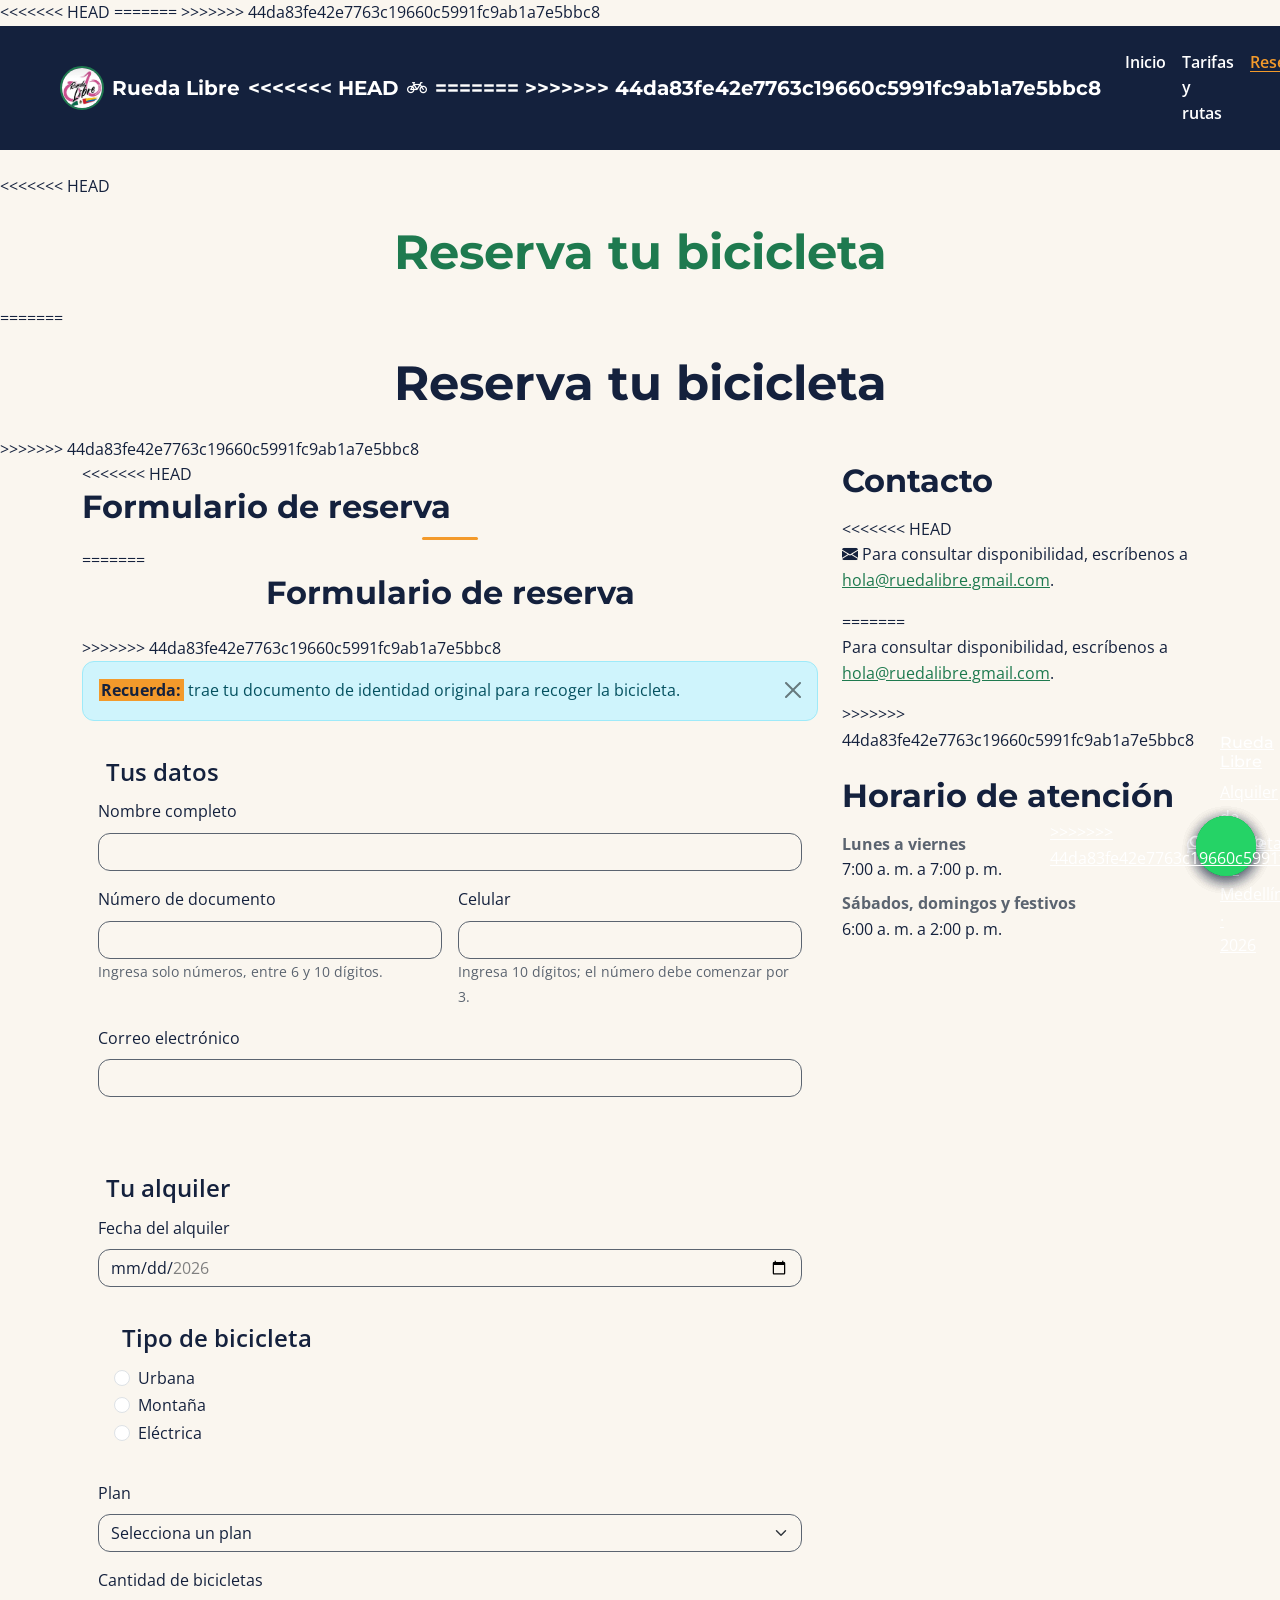
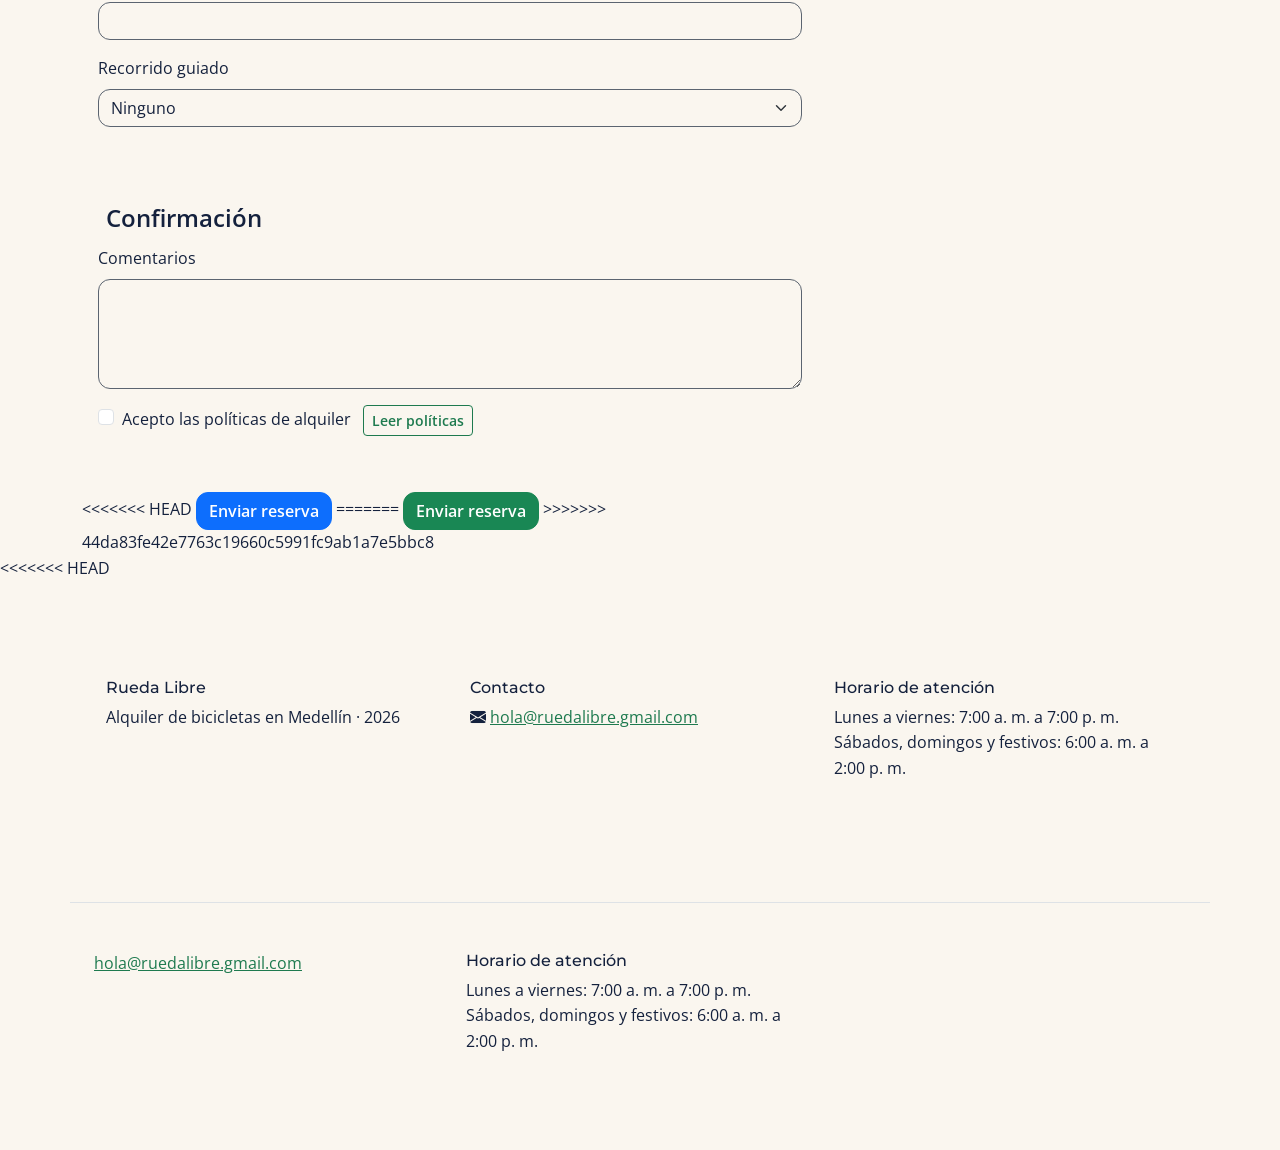
==== commit 23fbf192: "Merge y resolucion de conflictos" ====
--- a/paginas/reservas.html
+++ b/paginas/reservas.html
@@ -10,7 +10,10 @@
     <link rel="preconnect" href="https://fonts.gstatic.com" crossorigin>
     <link href="https://fonts.googleapis.com/css2?family=Montserrat:wght@700&family=Open+Sans:wght@400;600&display=swap" rel="stylesheet">
     <link href="https://cdn.jsdelivr.net/npm/bootstrap@5.3.3/dist/css/bootstrap.min.css" rel="stylesheet" integrity="sha384-QWTKZyjpPEjISv5WaRU9OFeRpok6YctnYmDr5pNlyT2bRjXh0JMhjY6hW+ALEwIH" crossorigin="anonymous">
+<<<<<<< HEAD
     <link href="https://cdn.jsdelivr.net/npm/bootstrap-icons@1.11.3/font/bootstrap-icons.min.css" rel="stylesheet" crossorigin="anonymous">
+=======
+>>>>>>> 44da83fe42e7763c19660c5991fc9ab1a7e5bbc8
     <link rel="stylesheet" href="../css/styles.css">
 </head>
 <body class="pb-5">
@@ -21,7 +24,10 @@
                 <a class="navbar-brand marca d-inline-flex align-items-center gap-2" href="../index.html" aria-label="Rueda Libre, ir al inicio">
                     <img class="d-block" src="../img/images.jpeg" alt="">
                     <span>Rueda Libre</span>
+<<<<<<< HEAD
                       <i class="bi bi-bicycle" aria-hidden="true"></i>
+=======
+>>>>>>> 44da83fe42e7763c19660c5991fc9ab1a7e5bbc8
                 </a>
                 <button class="navbar-toggler" type="button" data-bs-toggle="collapse" data-bs-target="#navbarNav" aria-controls="navbarNav" aria-expanded="false" aria-label="Abrir o cerrar el menú">
                     <span class="navbar-toggler-icon"></span>
@@ -35,13 +41,21 @@
                 </div>
             </div>
         </nav>
+<<<<<<< HEAD
         <h1 class="text-center my-4 text-primary">Reserva tu bicicleta</h1>
+=======
+        <h1 class="text-center my-4">Reserva tu bicicleta</h1>
+>>>>>>> 44da83fe42e7763c19660c5991fc9ab1a7e5bbc8
     </header>
 
     <main id="contenido-principal" class="container" tabindex="-1">
         <div class="row g-4">
         <section class="formulario-reserva col-12 col-md-8" aria-labelledby="formulario-reserva">
+<<<<<<< HEAD
             <h2 class="titulo-seccion" id="formulario-reserva">Formulario de reserva</h2>
+=======
+            <h2 class="text-center mb-4" id="formulario-reserva">Formulario de reserva</h2>
+>>>>>>> 44da83fe42e7763c19660c5991fc9ab1a7e5bbc8
             <div class="alert alert-info alert-dismissible fade show" role="alert">
                 <strong>Recuerda:</strong> trae tu documento de identidad original para recoger la bicicleta.
                 <button type="button" class="btn-close" data-bs-dismiss="alert" aria-label="Cerrar aviso"></button>
@@ -149,14 +163,22 @@
                     </div>
                 </fieldset>
 
+<<<<<<< HEAD
                 <button class="btn btn-primary" type="submit">Enviar reserva</button>
+=======
+                <button class="btn btn-success" type="submit">Enviar reserva</button>
+>>>>>>> 44da83fe42e7763c19660c5991fc9ab1a7e5bbc8
             </form>
         </section>
 
         <aside class="info-reserva col-12 col-md-4 d-flex flex-column gap-4" aria-label="Información de contacto y horario">
             <section class="mb-0" aria-labelledby="contacto">
                 <h2 class="text-start mb-3" id="contacto">Contacto</h2>
+<<<<<<< HEAD
                 <p><i class="bi bi-envelope-fill" aria-hidden="true"></i> Para consultar disponibilidad, escríbenos a <a href="mailto:hola@ruedalibre.gmail.com">hola@ruedalibre.gmail.com</a>.</p>
+=======
+                <p>Para consultar disponibilidad, escríbenos a <a href="mailto:hola@ruedalibre.gmail.com">hola@ruedalibre.gmail.com</a>.</p>
+>>>>>>> 44da83fe42e7763c19660c5991fc9ab1a7e5bbc8
             </section>
 
             <section class="mb-0" aria-labelledby="horario">
@@ -195,6 +217,7 @@
         </div>
     </div>
 
+<<<<<<< HEAD
     <footer class="container mt-5 pt-4 pb-5">
         <div class="row gy-4 p-4 pie-marca">
             <section class="bloque-pie col-12 col-md-4" aria-labelledby="marca-pie">
@@ -213,6 +236,26 @@
     </footer>
     <a class="enlace-whatsapp position-fixed bottom-0 end-0 m-4 d-flex align-items-center justify-content-center" href="https://wa.me/573000000000" target="_blank" rel="noopener noreferrer" aria-label="Abrir chat de WhatsApp (se abre en una pestaña nueva)">
         <i class="bi bi-whatsapp" aria-hidden="true"></i>
+=======
+    <footer class="container row gy-4 mx-auto mt-5 pt-4 pb-5 border-top">
+        <section class="bloque-pie col-12 col-md-4" aria-labelledby="marca-pie">
+            <h2 class="h6 mb-2" id="marca-pie">Rueda Libre</h2>
+            <p class="mb-0">Alquiler de bicicletas en Medellín · 2026</p>
+        </section>
+        <section class="bloque-pie col-12 col-md-4" aria-labelledby="contacto-pie">
+            <h2 class="h6 mb-2" id="contacto-pie">Contacto</h2>
+            <p class="mb-0"><a href="mailto:hola@ruedalibre.gmail.com">hola@ruedalibre.gmail.com</a></p>
+        </section>
+        <section class="bloque-pie col-12 col-md-4" aria-labelledby="horario-pie">
+            <h2 class="h6 mb-2" id="horario-pie">Horario de atención</h2>
+            <p class="mb-0">Lunes a viernes: 7:00 a. m. a 7:00 p. m.<br>Sábados, domingos y festivos: 6:00 a. m. a 2:00 p. m.</p>
+        </section>
+    </footer>
+    <a class="enlace-whatsapp position-fixed bottom-0 end-0 m-4 d-flex align-items-center justify-content-center" href="https://wa.me/573000000000" target="_blank" rel="noopener noreferrer" aria-label="Abrir chat de WhatsApp (se abre en una pestaña nueva)">
+        <svg aria-hidden="true" viewBox="0 0 24 24" focusable="false">
+            <path fill="currentColor" d="M12.04 2a9.92 9.92 0 0 0-8.45 15.12L2.3 21.7l4.7-1.23A9.94 9.94 0 1 0 12.04 2Zm0 18.1a8.13 8.13 0 0 1-4.14-1.13l-.3-.18-2.79.73.75-2.72-.2-.31a8.12 8.12 0 1 1 6.68 3.61Zm4.46-6.08c-.24-.12-1.43-.71-1.65-.79-.22-.08-.38-.12-.54.12-.16.24-.62.79-.76.95-.14.16-.28.18-.52.06-.24-.12-1.02-.38-1.94-1.2-.72-.64-1.2-1.43-1.34-1.67-.14-.24-.02-.37.1-.49.11-.11.24-.28.36-.42.12-.14.16-.24.24-.4.08-.16.04-.3-.02-.42-.06-.12-.54-1.3-.74-1.78-.19-.46-.39-.4-.54-.4h-.46c-.16 0-.42.06-.64.3-.22.24-.84.82-.84 2s.86 2.31.98 2.47c.12.16 1.69 2.58 4.1 3.62.57.25 1.02.4 1.37.51.58.18 1.1.16 1.51.1.46-.07 1.43-.59 1.63-1.15.2-.57.2-1.05.14-1.15-.06-.1-.22-.16-.46-.28Z"/>
+        </svg>
+>>>>>>> 44da83fe42e7763c19660c5991fc9ab1a7e5bbc8
     </a>
     <script src="https://cdn.jsdelivr.net/npm/bootstrap@5.3.3/dist/js/bootstrap.bundle.min.js" integrity="sha384-YvpcrYf0tY3lHB60NNkmXc5s9fDVZLESaAA55NDzOxhy9GkcIdslK1eN7N6jIeHz" crossorigin="anonymous"></script>
     <script>
--- a/css/styles.css
+++ b/css/styles.css
@@ -13,6 +13,7 @@
     --espacio-medio: 1rem;
     --espacio-grande: 1.5rem;
     --espacio-extra-grande: 2rem;
+<<<<<<< HEAD
     --bs-primary: var(--verde-ruta);
     --bs-primary-rgb: 30, 122, 79;
     --bs-body-color: var(--azul-noche);
@@ -22,6 +23,8 @@
     --bs-link-hover-color: var(--azul-noche);
     --bs-link-hover-color-rgb: 20, 33, 61;
     --bs-border-radius: 0.75rem;
+=======
+>>>>>>> 44da83fe42e7763c19660c5991fc9ab1a7e5bbc8
 }
 
 body {
@@ -45,6 +48,7 @@
     font-size: clamp(2rem, 5vw, 3rem);
 }
 
+<<<<<<< HEAD
 .titulo-seccion {
     margin-bottom: var(--espacio-grande);
     text-align: center;
@@ -60,6 +64,8 @@
     content: "";
 }
 
+=======
+>>>>>>> 44da83fe42e7763c19660c5991fc9ab1a7e5bbc8
 a {
     color: var(--verde-ruta);
     text-decoration-color: var(--verde-ruta);
@@ -139,10 +145,13 @@
     text-underline-offset: 0.2em;
 }
 
+<<<<<<< HEAD
 .navbar .navbar-toggler:focus-visible {
     outline-color: var(--naranja-pedal);
 }
 
+=======
+>>>>>>> 44da83fe42e7763c19660c5991fc9ab1a7e5bbc8
 /* Componentes compartidos */
 table {
     width: 100%;
@@ -243,6 +252,7 @@
     height: 13rem;
 }
 
+<<<<<<< HEAD
 .tarjeta-servicio img,
 .imagen-ruta,
 .imagen-flota,
@@ -273,6 +283,8 @@
     line-height: 1.25;
 }
 
+=======
+>>>>>>> 44da83fe42e7763c19660c5991fc9ab1a7e5bbc8
 .imagen-ruta,
 .imagen-flota {
     height: 12rem;
@@ -282,6 +294,7 @@
     height: 22rem;
 }
 
+<<<<<<< HEAD
 #carouselPromociones .carousel-control-prev-icon,
 #carouselPromociones .carousel-control-next-icon {
     width: 2.75rem;
@@ -291,6 +304,8 @@
     background-size: 55%;
 }
 
+=======
+>>>>>>> 44da83fe42e7763c19660c5991fc9ab1a7e5bbc8
 #carouselPromociones .carousel-caption {
     right: 12%;
     left: 12%;
@@ -323,12 +338,15 @@
     box-shadow: 0 0.25rem 1rem rgb(20 33 61 / 8%);
 }
 
+<<<<<<< HEAD
 .beneficio-icono {
     color: var(--verde-ruta);
     font-size: 1.75rem;
     line-height: 1;
 }
 
+=======
+>>>>>>> 44da83fe42e7763c19660c5991fc9ab1a7e5bbc8
 .beneficio-etiqueta {
     background: var(--verde-ruta);
     color: var(--blanco);
@@ -356,6 +374,7 @@
     font-weight: 600;
 }
 
+<<<<<<< HEAD
 .btn-primary {
     --bs-btn-color: var(--blanco);
     --bs-btn-bg: var(--verde-ruta);
@@ -394,6 +413,8 @@
     --bs-btn-focus-shadow-rgb: 30, 122, 79;
 }
 
+=======
+>>>>>>> 44da83fe42e7763c19660c5991fc9ab1a7e5bbc8
 .btn-success {
     --bs-btn-color: var(--blanco);
     --bs-btn-bg: var(--verde-ruta);
@@ -404,7 +425,10 @@
     --bs-btn-active-color: var(--azul-noche);
     --bs-btn-active-bg: var(--naranja-pedal);
     --bs-btn-active-border-color: var(--naranja-pedal);
+<<<<<<< HEAD
     --bs-btn-focus-shadow-rgb: 30, 122, 79;
+=======
+>>>>>>> 44da83fe42e7763c19660c5991fc9ab1a7e5bbc8
 }
 
 .btn-outline-success {
@@ -416,11 +440,14 @@
     --bs-btn-active-color: var(--azul-noche);
     --bs-btn-active-bg: var(--naranja-pedal);
     --bs-btn-active-border-color: var(--naranja-pedal);
+<<<<<<< HEAD
     --bs-btn-focus-shadow-rgb: 30, 122, 79;
 }
 
 .bg-primary {
     color: var(--blanco);
+=======
+>>>>>>> 44da83fe42e7763c19660c5991fc9ab1a7e5bbc8
 }
 
 small,
@@ -454,26 +481,40 @@
     z-index: 2;
     width: 3.75rem;
     height: 3.75rem;
+<<<<<<< HEAD
     border: 2px solid var(--azul-noche);
     border-radius: 50%;
     background-color: var(--naranja-pedal);
     color: var(--azul-noche);
+=======
+    border: 2px solid var(--blanco);
+    border-radius: 50%;
+    background-color: #25D366;
+    color: var(--blanco);
+>>>>>>> 44da83fe42e7763c19660c5991fc9ab1a7e5bbc8
     text-decoration: none;
     box-shadow: 0 0.25rem 0.875rem rgb(20 33 61 / 25%);
     transition: transform 180ms ease, background-color 180ms ease;
 }
 
+<<<<<<< HEAD
 .enlace-whatsapp .bi {
     display: block;
     width: 1.8rem;
     height: 1.8rem;
     font-size: 1.8rem;
     line-height: 1;
+=======
+.enlace-whatsapp svg {
+    width: 1.8rem;
+    height: 1.8rem;
+>>>>>>> 44da83fe42e7763c19660c5991fc9ab1a7e5bbc8
 }
 
 .enlace-whatsapp:hover,
 .enlace-whatsapp:focus {
     transform: scale(1.08);
+<<<<<<< HEAD
     background-color: var(--naranja-pedal);
     color: var(--azul-noche);
 }
@@ -492,6 +533,12 @@
     color: var(--naranja-pedal);
 }
 
+=======
+    background-color: #1fba59;
+    color: var(--blanco);
+}
+
+>>>>>>> 44da83fe42e7763c19660c5991fc9ab1a7e5bbc8
 fieldset {
     border: 1px solid var(--gris-asfalto);
 }
@@ -536,10 +583,13 @@
     box-shadow: 0 0 0 0.25rem rgb(30 122 79 / 25%);
 }
 
+<<<<<<< HEAD
 .formulario-reserva .invalid-feedback {
     color: #B02A37;
 }
 
+=======
+>>>>>>> 44da83fe42e7763c19660c5991fc9ab1a7e5bbc8
 @media (min-width: 48rem) {
     /* Las tablas conservan su formato propio en pantallas medianas y grandes. */
     .tabla-responsiva {
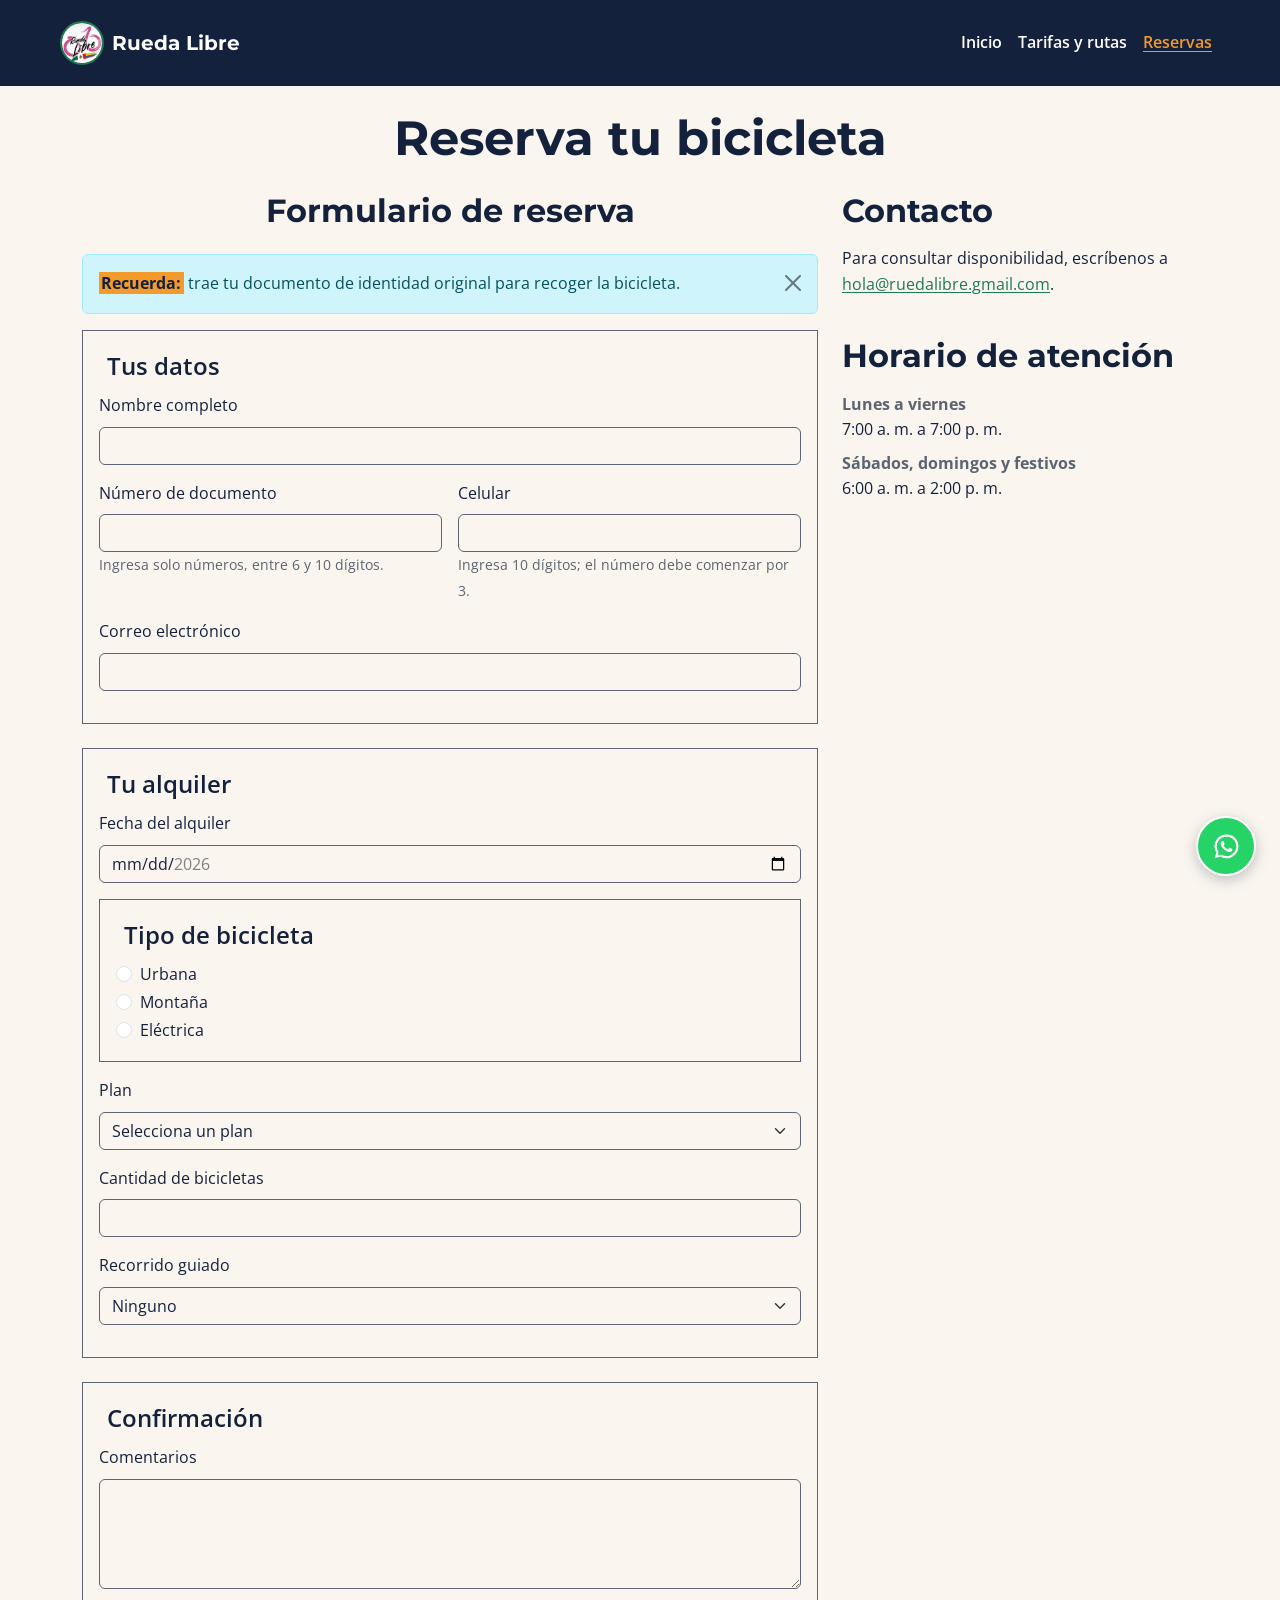
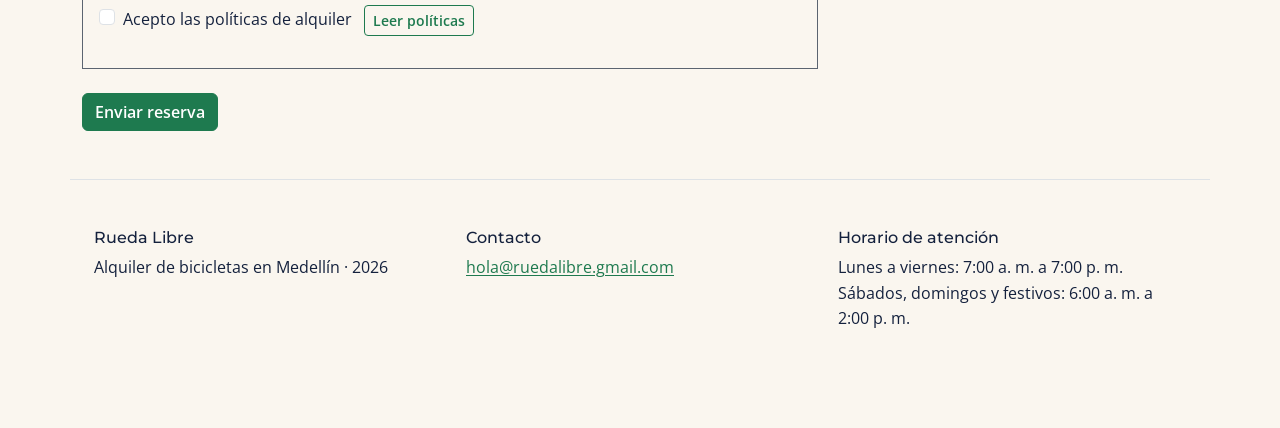
==== commit c3f0734b: "semana 2" ====
--- a/paginas/reservas.html
+++ b/paginas/reservas.html
@@ -10,10 +10,6 @@
     <link rel="preconnect" href="https://fonts.gstatic.com" crossorigin>
     <link href="https://fonts.googleapis.com/css2?family=Montserrat:wght@700&family=Open+Sans:wght@400;600&display=swap" rel="stylesheet">
     <link href="https://cdn.jsdelivr.net/npm/bootstrap@5.3.3/dist/css/bootstrap.min.css" rel="stylesheet" integrity="sha384-QWTKZyjpPEjISv5WaRU9OFeRpok6YctnYmDr5pNlyT2bRjXh0JMhjY6hW+ALEwIH" crossorigin="anonymous">
-<<<<<<< HEAD
-    <link href="https://cdn.jsdelivr.net/npm/bootstrap-icons@1.11.3/font/bootstrap-icons.min.css" rel="stylesheet" crossorigin="anonymous">
-=======
->>>>>>> 44da83fe42e7763c19660c5991fc9ab1a7e5bbc8
     <link rel="stylesheet" href="../css/styles.css">
 </head>
 <body class="pb-5">
@@ -24,10 +20,6 @@
                 <a class="navbar-brand marca d-inline-flex align-items-center gap-2" href="../index.html" aria-label="Rueda Libre, ir al inicio">
                     <img class="d-block" src="../img/images.jpeg" alt="">
                     <span>Rueda Libre</span>
-<<<<<<< HEAD
-                      <i class="bi bi-bicycle" aria-hidden="true"></i>
-=======
->>>>>>> 44da83fe42e7763c19660c5991fc9ab1a7e5bbc8
                 </a>
                 <button class="navbar-toggler" type="button" data-bs-toggle="collapse" data-bs-target="#navbarNav" aria-controls="navbarNav" aria-expanded="false" aria-label="Abrir o cerrar el menú">
                     <span class="navbar-toggler-icon"></span>
@@ -41,21 +33,13 @@
                 </div>
             </div>
         </nav>
-<<<<<<< HEAD
-        <h1 class="text-center my-4 text-primary">Reserva tu bicicleta</h1>
-=======
         <h1 class="text-center my-4">Reserva tu bicicleta</h1>
->>>>>>> 44da83fe42e7763c19660c5991fc9ab1a7e5bbc8
     </header>
 
     <main id="contenido-principal" class="container" tabindex="-1">
         <div class="row g-4">
         <section class="formulario-reserva col-12 col-md-8" aria-labelledby="formulario-reserva">
-<<<<<<< HEAD
-            <h2 class="titulo-seccion" id="formulario-reserva">Formulario de reserva</h2>
-=======
             <h2 class="text-center mb-4" id="formulario-reserva">Formulario de reserva</h2>
->>>>>>> 44da83fe42e7763c19660c5991fc9ab1a7e5bbc8
             <div class="alert alert-info alert-dismissible fade show" role="alert">
                 <strong>Recuerda:</strong> trae tu documento de identidad original para recoger la bicicleta.
                 <button type="button" class="btn-close" data-bs-dismiss="alert" aria-label="Cerrar aviso"></button>
@@ -163,22 +147,14 @@
                     </div>
                 </fieldset>
 
-<<<<<<< HEAD
-                <button class="btn btn-primary" type="submit">Enviar reserva</button>
-=======
                 <button class="btn btn-success" type="submit">Enviar reserva</button>
->>>>>>> 44da83fe42e7763c19660c5991fc9ab1a7e5bbc8
             </form>
         </section>
 
         <aside class="info-reserva col-12 col-md-4 d-flex flex-column gap-4" aria-label="Información de contacto y horario">
             <section class="mb-0" aria-labelledby="contacto">
                 <h2 class="text-start mb-3" id="contacto">Contacto</h2>
-<<<<<<< HEAD
-                <p><i class="bi bi-envelope-fill" aria-hidden="true"></i> Para consultar disponibilidad, escríbenos a <a href="mailto:hola@ruedalibre.gmail.com">hola@ruedalibre.gmail.com</a>.</p>
-=======
                 <p>Para consultar disponibilidad, escríbenos a <a href="mailto:hola@ruedalibre.gmail.com">hola@ruedalibre.gmail.com</a>.</p>
->>>>>>> 44da83fe42e7763c19660c5991fc9ab1a7e5bbc8
             </section>
 
             <section class="mb-0" aria-labelledby="horario">
@@ -217,26 +193,6 @@
         </div>
     </div>
 
-<<<<<<< HEAD
-    <footer class="container mt-5 pt-4 pb-5">
-        <div class="row gy-4 p-4 pie-marca">
-            <section class="bloque-pie col-12 col-md-4" aria-labelledby="marca-pie">
-                <h2 class="h6 mb-2" id="marca-pie">Rueda Libre</h2>
-                <p class="mb-0">Alquiler de bicicletas en Medellín · 2026</p>
-            </section>
-            <section class="bloque-pie col-12 col-md-4" aria-labelledby="contacto-pie">
-                <h2 class="h6 mb-2" id="contacto-pie">Contacto</h2>
-                <p class="mb-0"><i class="bi bi-envelope-fill" aria-hidden="true"></i> <a href="mailto:hola@ruedalibre.gmail.com">hola@ruedalibre.gmail.com</a></p>
-            </section>
-            <section class="bloque-pie col-12 col-md-4" aria-labelledby="horario-pie">
-                <h2 class="h6 mb-2" id="horario-pie">Horario de atención</h2>
-                <p class="mb-0">Lunes a viernes: 7:00 a. m. a 7:00 p. m.<br>Sábados, domingos y festivos: 6:00 a. m. a 2:00 p. m.</p>
-            </section>
-        </div>
-    </footer>
-    <a class="enlace-whatsapp position-fixed bottom-0 end-0 m-4 d-flex align-items-center justify-content-center" href="https://wa.me/573000000000" target="_blank" rel="noopener noreferrer" aria-label="Abrir chat de WhatsApp (se abre en una pestaña nueva)">
-        <i class="bi bi-whatsapp" aria-hidden="true"></i>
-=======
     <footer class="container row gy-4 mx-auto mt-5 pt-4 pb-5 border-top">
         <section class="bloque-pie col-12 col-md-4" aria-labelledby="marca-pie">
             <h2 class="h6 mb-2" id="marca-pie">Rueda Libre</h2>
@@ -255,7 +211,6 @@
         <svg aria-hidden="true" viewBox="0 0 24 24" focusable="false">
             <path fill="currentColor" d="M12.04 2a9.92 9.92 0 0 0-8.45 15.12L2.3 21.7l4.7-1.23A9.94 9.94 0 1 0 12.04 2Zm0 18.1a8.13 8.13 0 0 1-4.14-1.13l-.3-.18-2.79.73.75-2.72-.2-.31a8.12 8.12 0 1 1 6.68 3.61Zm4.46-6.08c-.24-.12-1.43-.71-1.65-.79-.22-.08-.38-.12-.54.12-.16.24-.62.79-.76.95-.14.16-.28.18-.52.06-.24-.12-1.02-.38-1.94-1.2-.72-.64-1.2-1.43-1.34-1.67-.14-.24-.02-.37.1-.49.11-.11.24-.28.36-.42.12-.14.16-.24.24-.4.08-.16.04-.3-.02-.42-.06-.12-.54-1.3-.74-1.78-.19-.46-.39-.4-.54-.4h-.46c-.16 0-.42.06-.64.3-.22.24-.84.82-.84 2s.86 2.31.98 2.47c.12.16 1.69 2.58 4.1 3.62.57.25 1.02.4 1.37.51.58.18 1.1.16 1.51.1.46-.07 1.43-.59 1.63-1.15.2-.57.2-1.05.14-1.15-.06-.1-.22-.16-.46-.28Z"/>
         </svg>
->>>>>>> 44da83fe42e7763c19660c5991fc9ab1a7e5bbc8
     </a>
     <script src="https://cdn.jsdelivr.net/npm/bootstrap@5.3.3/dist/js/bootstrap.bundle.min.js" integrity="sha384-YvpcrYf0tY3lHB60NNkmXc5s9fDVZLESaAA55NDzOxhy9GkcIdslK1eN7N6jIeHz" crossorigin="anonymous"></script>
     <script>
--- a/css/styles.css
+++ b/css/styles.css
@@ -13,18 +13,6 @@
     --espacio-medio: 1rem;
     --espacio-grande: 1.5rem;
     --espacio-extra-grande: 2rem;
-<<<<<<< HEAD
-    --bs-primary: var(--verde-ruta);
-    --bs-primary-rgb: 30, 122, 79;
-    --bs-body-color: var(--azul-noche);
-    --bs-body-font-family: var(--fuente-texto);
-    --bs-link-color: var(--verde-ruta);
-    --bs-link-color-rgb: 30, 122, 79;
-    --bs-link-hover-color: var(--azul-noche);
-    --bs-link-hover-color-rgb: 20, 33, 61;
-    --bs-border-radius: 0.75rem;
-=======
->>>>>>> 44da83fe42e7763c19660c5991fc9ab1a7e5bbc8
 }
 
 body {
@@ -48,24 +36,6 @@
     font-size: clamp(2rem, 5vw, 3rem);
 }
 
-<<<<<<< HEAD
-.titulo-seccion {
-    margin-bottom: var(--espacio-grande);
-    text-align: center;
-}
-
-.titulo-seccion::after {
-    display: block;
-    width: 3.5rem;
-    height: 0.2rem;
-    margin: 0.65rem auto 0;
-    border-radius: 1rem;
-    background-color: var(--naranja-pedal);
-    content: "";
-}
-
-=======
->>>>>>> 44da83fe42e7763c19660c5991fc9ab1a7e5bbc8
 a {
     color: var(--verde-ruta);
     text-decoration-color: var(--verde-ruta);
@@ -145,13 +115,6 @@
     text-underline-offset: 0.2em;
 }
 
-<<<<<<< HEAD
-.navbar .navbar-toggler:focus-visible {
-    outline-color: var(--naranja-pedal);
-}
-
-=======
->>>>>>> 44da83fe42e7763c19660c5991fc9ab1a7e5bbc8
 /* Componentes compartidos */
 table {
     width: 100%;
@@ -252,39 +215,6 @@
     height: 13rem;
 }
 
-<<<<<<< HEAD
-.tarjeta-servicio img,
-.imagen-ruta,
-.imagen-flota,
-#carouselPromociones .carousel-item img,
-.presentacion img {
-    object-fit: contain;
-    background-color: var(--crema);
-}
-
-.portada {
-    border: 1px solid rgb(30 122 79 / 18%);
-    background: linear-gradient(135deg, var(--blanco), var(--crema));
-}
-
-.acciones-portada {
-    display: grid;
-    grid-template-columns: repeat(2, minmax(0, 1fr));
-    gap: var(--espacio-pequeno);
-}
-
-.acciones-portada .btn {
-    display: flex;
-    align-items: center;
-    justify-content: center;
-    min-height: 2.5rem;
-    padding: 0.4rem 0.55rem;
-    font-size: 0.875rem;
-    line-height: 1.25;
-}
-
-=======
->>>>>>> 44da83fe42e7763c19660c5991fc9ab1a7e5bbc8
 .imagen-ruta,
 .imagen-flota {
     height: 12rem;
@@ -294,18 +224,6 @@
     height: 22rem;
 }
 
-<<<<<<< HEAD
-#carouselPromociones .carousel-control-prev-icon,
-#carouselPromociones .carousel-control-next-icon {
-    width: 2.75rem;
-    height: 2.75rem;
-    border-radius: 50%;
-    background-color: var(--verde-ruta);
-    background-size: 55%;
-}
-
-=======
->>>>>>> 44da83fe42e7763c19660c5991fc9ab1a7e5bbc8
 #carouselPromociones .carousel-caption {
     right: 12%;
     left: 12%;
@@ -338,15 +256,6 @@
     box-shadow: 0 0.25rem 1rem rgb(20 33 61 / 8%);
 }
 
-<<<<<<< HEAD
-.beneficio-icono {
-    color: var(--verde-ruta);
-    font-size: 1.75rem;
-    line-height: 1;
-}
-
-=======
->>>>>>> 44da83fe42e7763c19660c5991fc9ab1a7e5bbc8
 .beneficio-etiqueta {
     background: var(--verde-ruta);
     color: var(--blanco);
@@ -374,47 +283,6 @@
     font-weight: 600;
 }
 
-<<<<<<< HEAD
-.btn-primary {
-    --bs-btn-color: var(--blanco);
-    --bs-btn-bg: var(--verde-ruta);
-    --bs-btn-border-color: var(--verde-ruta);
-    --bs-btn-hover-color: var(--azul-noche);
-    --bs-btn-hover-bg: var(--naranja-pedal);
-    --bs-btn-hover-border-color: var(--naranja-pedal);
-    --bs-btn-active-color: var(--azul-noche);
-    --bs-btn-active-bg: var(--naranja-pedal);
-    --bs-btn-active-border-color: var(--naranja-pedal);
-    --bs-btn-focus-shadow-rgb: 30, 122, 79;
-}
-
-.btn-naranja {
-    --bs-btn-color: var(--azul-noche);
-    --bs-btn-bg: var(--naranja-pedal);
-    --bs-btn-border-color: var(--naranja-pedal);
-    --bs-btn-hover-color: var(--blanco);
-    --bs-btn-hover-bg: var(--verde-ruta);
-    --bs-btn-hover-border-color: var(--verde-ruta);
-    --bs-btn-active-color: var(--blanco);
-    --bs-btn-active-bg: var(--verde-ruta);
-    --bs-btn-active-border-color: var(--verde-ruta);
-    --bs-btn-focus-shadow-rgb: 243, 154, 43;
-}
-
-.btn-outline-primary {
-    --bs-btn-color: var(--verde-ruta);
-    --bs-btn-border-color: var(--verde-ruta);
-    --bs-btn-hover-color: var(--azul-noche);
-    --bs-btn-hover-bg: var(--naranja-pedal);
-    --bs-btn-hover-border-color: var(--naranja-pedal);
-    --bs-btn-active-color: var(--azul-noche);
-    --bs-btn-active-bg: var(--naranja-pedal);
-    --bs-btn-active-border-color: var(--naranja-pedal);
-    --bs-btn-focus-shadow-rgb: 30, 122, 79;
-}
-
-=======
->>>>>>> 44da83fe42e7763c19660c5991fc9ab1a7e5bbc8
 .btn-success {
     --bs-btn-color: var(--blanco);
     --bs-btn-bg: var(--verde-ruta);
@@ -425,10 +293,6 @@
     --bs-btn-active-color: var(--azul-noche);
     --bs-btn-active-bg: var(--naranja-pedal);
     --bs-btn-active-border-color: var(--naranja-pedal);
-<<<<<<< HEAD
-    --bs-btn-focus-shadow-rgb: 30, 122, 79;
-=======
->>>>>>> 44da83fe42e7763c19660c5991fc9ab1a7e5bbc8
 }
 
 .btn-outline-success {
@@ -440,14 +304,6 @@
     --bs-btn-active-color: var(--azul-noche);
     --bs-btn-active-bg: var(--naranja-pedal);
     --bs-btn-active-border-color: var(--naranja-pedal);
-<<<<<<< HEAD
-    --bs-btn-focus-shadow-rgb: 30, 122, 79;
-}
-
-.bg-primary {
-    color: var(--blanco);
-=======
->>>>>>> 44da83fe42e7763c19660c5991fc9ab1a7e5bbc8
 }
 
 small,
@@ -481,64 +337,27 @@
     z-index: 2;
     width: 3.75rem;
     height: 3.75rem;
-<<<<<<< HEAD
-    border: 2px solid var(--azul-noche);
-    border-radius: 50%;
-    background-color: var(--naranja-pedal);
-    color: var(--azul-noche);
-=======
     border: 2px solid var(--blanco);
     border-radius: 50%;
     background-color: #25D366;
     color: var(--blanco);
->>>>>>> 44da83fe42e7763c19660c5991fc9ab1a7e5bbc8
     text-decoration: none;
     box-shadow: 0 0.25rem 0.875rem rgb(20 33 61 / 25%);
     transition: transform 180ms ease, background-color 180ms ease;
 }
 
-<<<<<<< HEAD
-.enlace-whatsapp .bi {
-    display: block;
-    width: 1.8rem;
-    height: 1.8rem;
-    font-size: 1.8rem;
-    line-height: 1;
-=======
 .enlace-whatsapp svg {
     width: 1.8rem;
     height: 1.8rem;
->>>>>>> 44da83fe42e7763c19660c5991fc9ab1a7e5bbc8
 }
 
 .enlace-whatsapp:hover,
 .enlace-whatsapp:focus {
     transform: scale(1.08);
-<<<<<<< HEAD
-    background-color: var(--naranja-pedal);
-    color: var(--azul-noche);
-}
-
-.pie-marca {
-    border-radius: 0.75rem;
-    background-color: var(--azul-noche);
-    color: var(--blanco);
-}
-
-.pie-marca h2 {
-    color: var(--blanco);
-}
-
-.pie-marca a {
-    color: var(--naranja-pedal);
-}
-
-=======
     background-color: #1fba59;
     color: var(--blanco);
 }
 
->>>>>>> 44da83fe42e7763c19660c5991fc9ab1a7e5bbc8
 fieldset {
     border: 1px solid var(--gris-asfalto);
 }
@@ -583,13 +402,6 @@
     box-shadow: 0 0 0 0.25rem rgb(30 122 79 / 25%);
 }
 
-<<<<<<< HEAD
-.formulario-reserva .invalid-feedback {
-    color: #B02A37;
-}
-
-=======
->>>>>>> 44da83fe42e7763c19660c5991fc9ab1a7e5bbc8
 @media (min-width: 48rem) {
     /* Las tablas conservan su formato propio en pantallas medianas y grandes. */
     .tabla-responsiva {
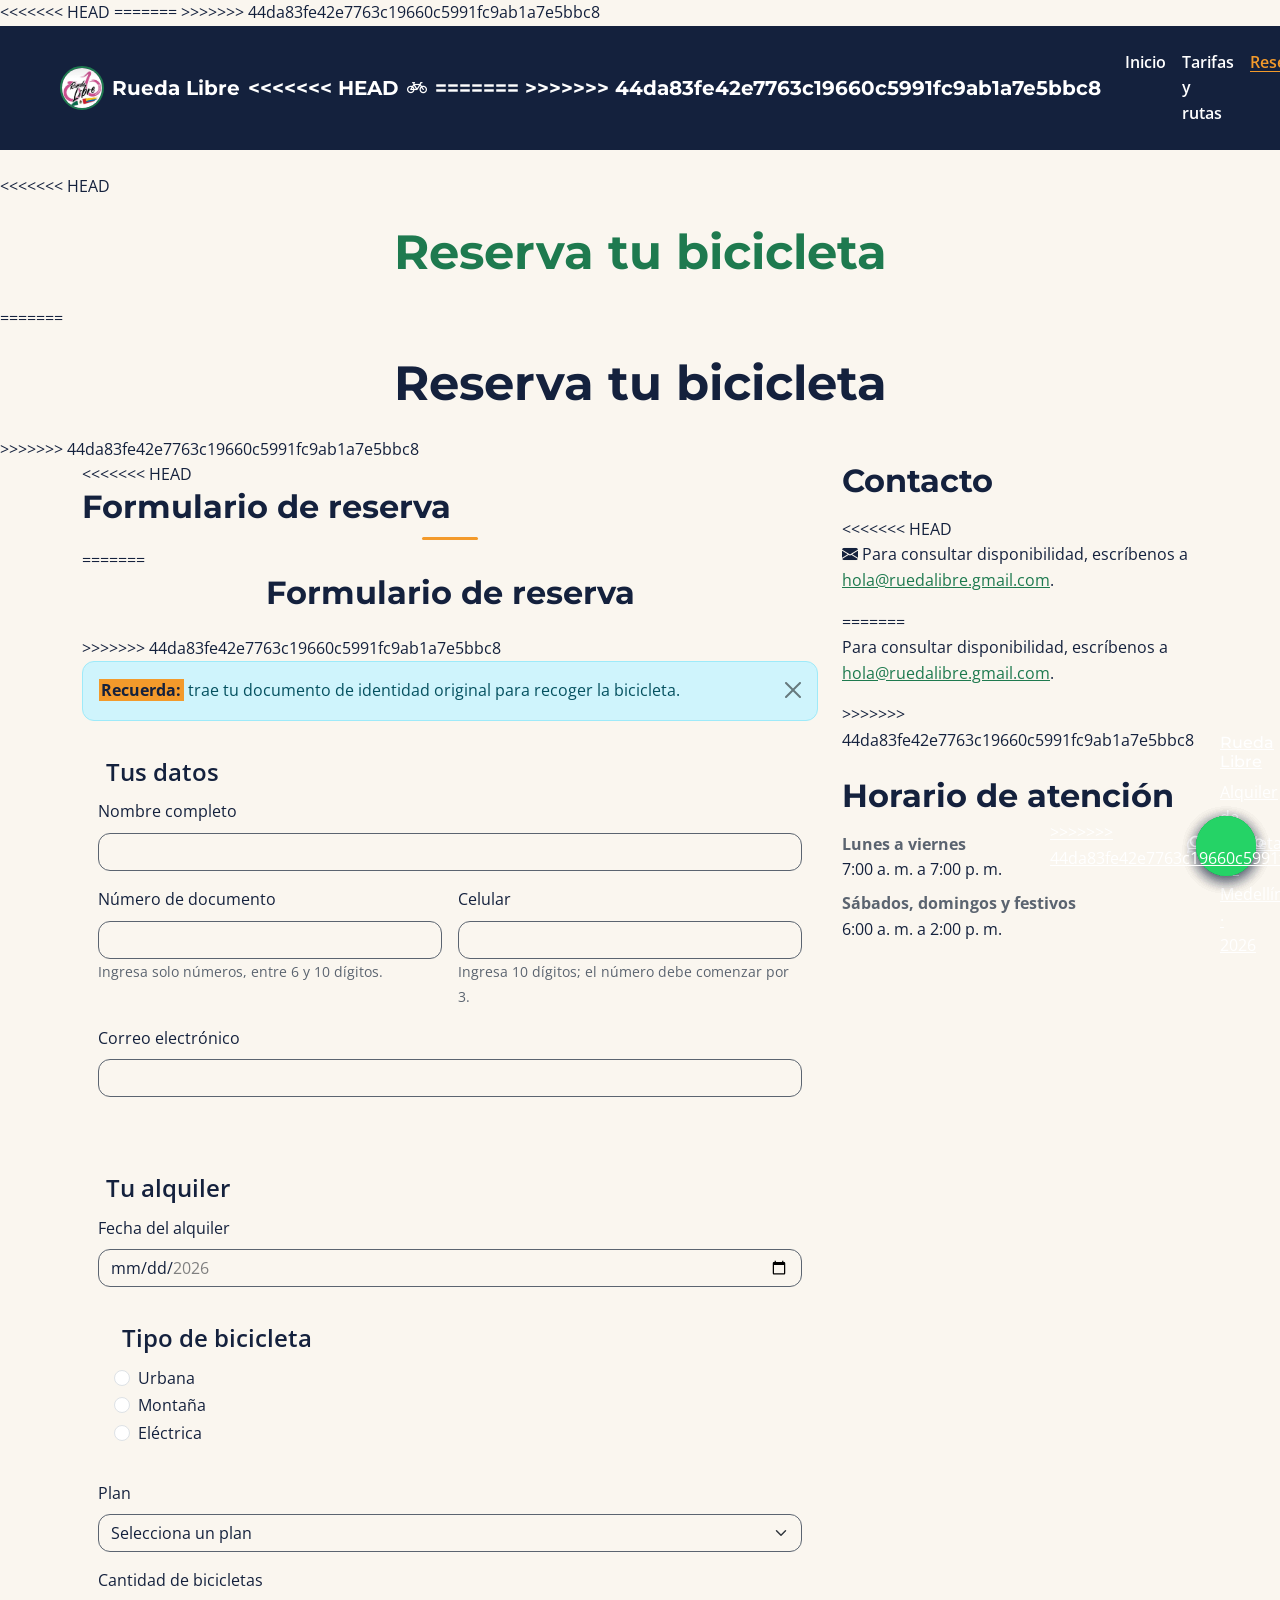
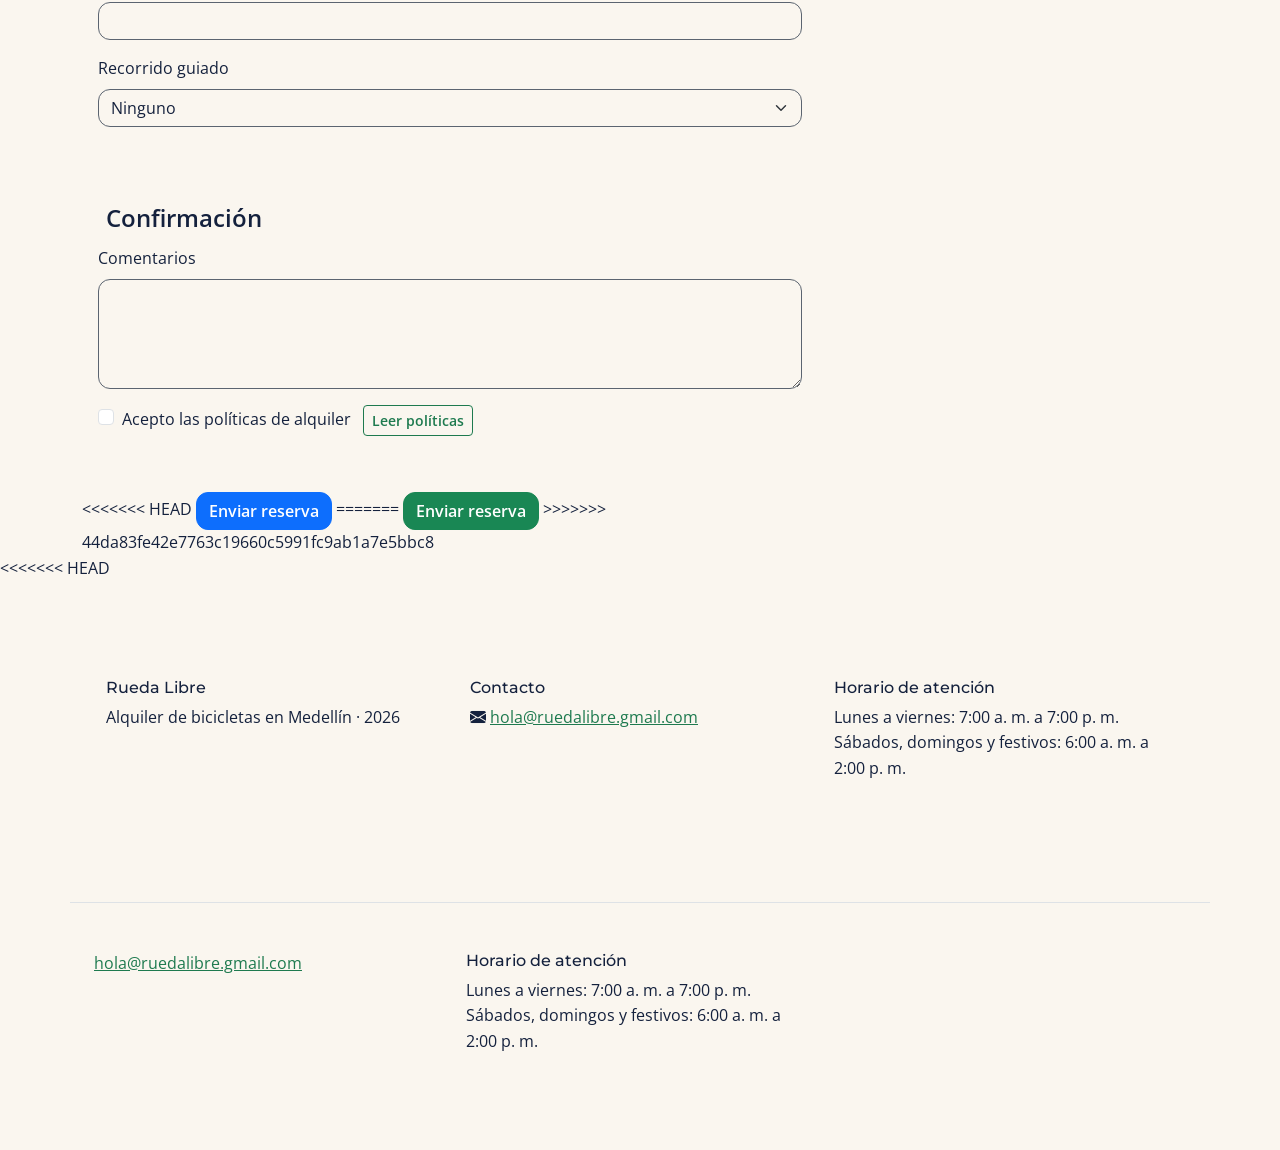
==== commit 27ffa561: "Merge branch 'master' of https://github.com/Nani-Acev/rueda-libre" ====
--- a/paginas/reservas.html
+++ b/paginas/reservas.html
@@ -10,6 +10,10 @@
     <link rel="preconnect" href="https://fonts.gstatic.com" crossorigin>
     <link href="https://fonts.googleapis.com/css2?family=Montserrat:wght@700&family=Open+Sans:wght@400;600&display=swap" rel="stylesheet">
     <link href="https://cdn.jsdelivr.net/npm/bootstrap@5.3.3/dist/css/bootstrap.min.css" rel="stylesheet" integrity="sha384-QWTKZyjpPEjISv5WaRU9OFeRpok6YctnYmDr5pNlyT2bRjXh0JMhjY6hW+ALEwIH" crossorigin="anonymous">
+<<<<<<< HEAD
+    <link href="https://cdn.jsdelivr.net/npm/bootstrap-icons@1.11.3/font/bootstrap-icons.min.css" rel="stylesheet" crossorigin="anonymous">
+=======
+>>>>>>> 44da83fe42e7763c19660c5991fc9ab1a7e5bbc8
     <link rel="stylesheet" href="../css/styles.css">
 </head>
 <body class="pb-5">
@@ -20,6 +24,10 @@
                 <a class="navbar-brand marca d-inline-flex align-items-center gap-2" href="../index.html" aria-label="Rueda Libre, ir al inicio">
                     <img class="d-block" src="../img/images.jpeg" alt="">
                     <span>Rueda Libre</span>
+<<<<<<< HEAD
+                      <i class="bi bi-bicycle" aria-hidden="true"></i>
+=======
+>>>>>>> 44da83fe42e7763c19660c5991fc9ab1a7e5bbc8
                 </a>
                 <button class="navbar-toggler" type="button" data-bs-toggle="collapse" data-bs-target="#navbarNav" aria-controls="navbarNav" aria-expanded="false" aria-label="Abrir o cerrar el menú">
                     <span class="navbar-toggler-icon"></span>
@@ -33,13 +41,21 @@
                 </div>
             </div>
         </nav>
+<<<<<<< HEAD
+        <h1 class="text-center my-4 text-primary">Reserva tu bicicleta</h1>
+=======
         <h1 class="text-center my-4">Reserva tu bicicleta</h1>
+>>>>>>> 44da83fe42e7763c19660c5991fc9ab1a7e5bbc8
     </header>
 
     <main id="contenido-principal" class="container" tabindex="-1">
         <div class="row g-4">
         <section class="formulario-reserva col-12 col-md-8" aria-labelledby="formulario-reserva">
+<<<<<<< HEAD
+            <h2 class="titulo-seccion" id="formulario-reserva">Formulario de reserva</h2>
+=======
             <h2 class="text-center mb-4" id="formulario-reserva">Formulario de reserva</h2>
+>>>>>>> 44da83fe42e7763c19660c5991fc9ab1a7e5bbc8
             <div class="alert alert-info alert-dismissible fade show" role="alert">
                 <strong>Recuerda:</strong> trae tu documento de identidad original para recoger la bicicleta.
                 <button type="button" class="btn-close" data-bs-dismiss="alert" aria-label="Cerrar aviso"></button>
@@ -147,14 +163,22 @@
                     </div>
                 </fieldset>
 
+<<<<<<< HEAD
+                <button class="btn btn-primary" type="submit">Enviar reserva</button>
+=======
                 <button class="btn btn-success" type="submit">Enviar reserva</button>
+>>>>>>> 44da83fe42e7763c19660c5991fc9ab1a7e5bbc8
             </form>
         </section>
 
         <aside class="info-reserva col-12 col-md-4 d-flex flex-column gap-4" aria-label="Información de contacto y horario">
             <section class="mb-0" aria-labelledby="contacto">
                 <h2 class="text-start mb-3" id="contacto">Contacto</h2>
+<<<<<<< HEAD
+                <p><i class="bi bi-envelope-fill" aria-hidden="true"></i> Para consultar disponibilidad, escríbenos a <a href="mailto:hola@ruedalibre.gmail.com">hola@ruedalibre.gmail.com</a>.</p>
+=======
                 <p>Para consultar disponibilidad, escríbenos a <a href="mailto:hola@ruedalibre.gmail.com">hola@ruedalibre.gmail.com</a>.</p>
+>>>>>>> 44da83fe42e7763c19660c5991fc9ab1a7e5bbc8
             </section>
 
             <section class="mb-0" aria-labelledby="horario">
@@ -193,6 +217,26 @@
         </div>
     </div>
 
+<<<<<<< HEAD
+    <footer class="container mt-5 pt-4 pb-5">
+        <div class="row gy-4 p-4 pie-marca">
+            <section class="bloque-pie col-12 col-md-4" aria-labelledby="marca-pie">
+                <h2 class="h6 mb-2" id="marca-pie">Rueda Libre</h2>
+                <p class="mb-0">Alquiler de bicicletas en Medellín · 2026</p>
+            </section>
+            <section class="bloque-pie col-12 col-md-4" aria-labelledby="contacto-pie">
+                <h2 class="h6 mb-2" id="contacto-pie">Contacto</h2>
+                <p class="mb-0"><i class="bi bi-envelope-fill" aria-hidden="true"></i> <a href="mailto:hola@ruedalibre.gmail.com">hola@ruedalibre.gmail.com</a></p>
+            </section>
+            <section class="bloque-pie col-12 col-md-4" aria-labelledby="horario-pie">
+                <h2 class="h6 mb-2" id="horario-pie">Horario de atención</h2>
+                <p class="mb-0">Lunes a viernes: 7:00 a. m. a 7:00 p. m.<br>Sábados, domingos y festivos: 6:00 a. m. a 2:00 p. m.</p>
+            </section>
+        </div>
+    </footer>
+    <a class="enlace-whatsapp position-fixed bottom-0 end-0 m-4 d-flex align-items-center justify-content-center" href="https://wa.me/573000000000" target="_blank" rel="noopener noreferrer" aria-label="Abrir chat de WhatsApp (se abre en una pestaña nueva)">
+        <i class="bi bi-whatsapp" aria-hidden="true"></i>
+=======
     <footer class="container row gy-4 mx-auto mt-5 pt-4 pb-5 border-top">
         <section class="bloque-pie col-12 col-md-4" aria-labelledby="marca-pie">
             <h2 class="h6 mb-2" id="marca-pie">Rueda Libre</h2>
@@ -211,6 +255,7 @@
         <svg aria-hidden="true" viewBox="0 0 24 24" focusable="false">
             <path fill="currentColor" d="M12.04 2a9.92 9.92 0 0 0-8.45 15.12L2.3 21.7l4.7-1.23A9.94 9.94 0 1 0 12.04 2Zm0 18.1a8.13 8.13 0 0 1-4.14-1.13l-.3-.18-2.79.73.75-2.72-.2-.31a8.12 8.12 0 1 1 6.68 3.61Zm4.46-6.08c-.24-.12-1.43-.71-1.65-.79-.22-.08-.38-.12-.54.12-.16.24-.62.79-.76.95-.14.16-.28.18-.52.06-.24-.12-1.02-.38-1.94-1.2-.72-.64-1.2-1.43-1.34-1.67-.14-.24-.02-.37.1-.49.11-.11.24-.28.36-.42.12-.14.16-.24.24-.4.08-.16.04-.3-.02-.42-.06-.12-.54-1.3-.74-1.78-.19-.46-.39-.4-.54-.4h-.46c-.16 0-.42.06-.64.3-.22.24-.84.82-.84 2s.86 2.31.98 2.47c.12.16 1.69 2.58 4.1 3.62.57.25 1.02.4 1.37.51.58.18 1.1.16 1.51.1.46-.07 1.43-.59 1.63-1.15.2-.57.2-1.05.14-1.15-.06-.1-.22-.16-.46-.28Z"/>
         </svg>
+>>>>>>> 44da83fe42e7763c19660c5991fc9ab1a7e5bbc8
     </a>
     <script src="https://cdn.jsdelivr.net/npm/bootstrap@5.3.3/dist/js/bootstrap.bundle.min.js" integrity="sha384-YvpcrYf0tY3lHB60NNkmXc5s9fDVZLESaAA55NDzOxhy9GkcIdslK1eN7N6jIeHz" crossorigin="anonymous"></script>
     <script>
--- a/css/styles.css
+++ b/css/styles.css
@@ -13,6 +13,18 @@
     --espacio-medio: 1rem;
     --espacio-grande: 1.5rem;
     --espacio-extra-grande: 2rem;
+<<<<<<< HEAD
+    --bs-primary: var(--verde-ruta);
+    --bs-primary-rgb: 30, 122, 79;
+    --bs-body-color: var(--azul-noche);
+    --bs-body-font-family: var(--fuente-texto);
+    --bs-link-color: var(--verde-ruta);
+    --bs-link-color-rgb: 30, 122, 79;
+    --bs-link-hover-color: var(--azul-noche);
+    --bs-link-hover-color-rgb: 20, 33, 61;
+    --bs-border-radius: 0.75rem;
+=======
+>>>>>>> 44da83fe42e7763c19660c5991fc9ab1a7e5bbc8
 }
 
 body {
@@ -36,6 +48,24 @@
     font-size: clamp(2rem, 5vw, 3rem);
 }
 
+<<<<<<< HEAD
+.titulo-seccion {
+    margin-bottom: var(--espacio-grande);
+    text-align: center;
+}
+
+.titulo-seccion::after {
+    display: block;
+    width: 3.5rem;
+    height: 0.2rem;
+    margin: 0.65rem auto 0;
+    border-radius: 1rem;
+    background-color: var(--naranja-pedal);
+    content: "";
+}
+
+=======
+>>>>>>> 44da83fe42e7763c19660c5991fc9ab1a7e5bbc8
 a {
     color: var(--verde-ruta);
     text-decoration-color: var(--verde-ruta);
@@ -115,6 +145,13 @@
     text-underline-offset: 0.2em;
 }
 
+<<<<<<< HEAD
+.navbar .navbar-toggler:focus-visible {
+    outline-color: var(--naranja-pedal);
+}
+
+=======
+>>>>>>> 44da83fe42e7763c19660c5991fc9ab1a7e5bbc8
 /* Componentes compartidos */
 table {
     width: 100%;
@@ -215,6 +252,39 @@
     height: 13rem;
 }
 
+<<<<<<< HEAD
+.tarjeta-servicio img,
+.imagen-ruta,
+.imagen-flota,
+#carouselPromociones .carousel-item img,
+.presentacion img {
+    object-fit: contain;
+    background-color: var(--crema);
+}
+
+.portada {
+    border: 1px solid rgb(30 122 79 / 18%);
+    background: linear-gradient(135deg, var(--blanco), var(--crema));
+}
+
+.acciones-portada {
+    display: grid;
+    grid-template-columns: repeat(2, minmax(0, 1fr));
+    gap: var(--espacio-pequeno);
+}
+
+.acciones-portada .btn {
+    display: flex;
+    align-items: center;
+    justify-content: center;
+    min-height: 2.5rem;
+    padding: 0.4rem 0.55rem;
+    font-size: 0.875rem;
+    line-height: 1.25;
+}
+
+=======
+>>>>>>> 44da83fe42e7763c19660c5991fc9ab1a7e5bbc8
 .imagen-ruta,
 .imagen-flota {
     height: 12rem;
@@ -224,6 +294,18 @@
     height: 22rem;
 }
 
+<<<<<<< HEAD
+#carouselPromociones .carousel-control-prev-icon,
+#carouselPromociones .carousel-control-next-icon {
+    width: 2.75rem;
+    height: 2.75rem;
+    border-radius: 50%;
+    background-color: var(--verde-ruta);
+    background-size: 55%;
+}
+
+=======
+>>>>>>> 44da83fe42e7763c19660c5991fc9ab1a7e5bbc8
 #carouselPromociones .carousel-caption {
     right: 12%;
     left: 12%;
@@ -256,6 +338,15 @@
     box-shadow: 0 0.25rem 1rem rgb(20 33 61 / 8%);
 }
 
+<<<<<<< HEAD
+.beneficio-icono {
+    color: var(--verde-ruta);
+    font-size: 1.75rem;
+    line-height: 1;
+}
+
+=======
+>>>>>>> 44da83fe42e7763c19660c5991fc9ab1a7e5bbc8
 .beneficio-etiqueta {
     background: var(--verde-ruta);
     color: var(--blanco);
@@ -283,6 +374,47 @@
     font-weight: 600;
 }
 
+<<<<<<< HEAD
+.btn-primary {
+    --bs-btn-color: var(--blanco);
+    --bs-btn-bg: var(--verde-ruta);
+    --bs-btn-border-color: var(--verde-ruta);
+    --bs-btn-hover-color: var(--azul-noche);
+    --bs-btn-hover-bg: var(--naranja-pedal);
+    --bs-btn-hover-border-color: var(--naranja-pedal);
+    --bs-btn-active-color: var(--azul-noche);
+    --bs-btn-active-bg: var(--naranja-pedal);
+    --bs-btn-active-border-color: var(--naranja-pedal);
+    --bs-btn-focus-shadow-rgb: 30, 122, 79;
+}
+
+.btn-naranja {
+    --bs-btn-color: var(--azul-noche);
+    --bs-btn-bg: var(--naranja-pedal);
+    --bs-btn-border-color: var(--naranja-pedal);
+    --bs-btn-hover-color: var(--blanco);
+    --bs-btn-hover-bg: var(--verde-ruta);
+    --bs-btn-hover-border-color: var(--verde-ruta);
+    --bs-btn-active-color: var(--blanco);
+    --bs-btn-active-bg: var(--verde-ruta);
+    --bs-btn-active-border-color: var(--verde-ruta);
+    --bs-btn-focus-shadow-rgb: 243, 154, 43;
+}
+
+.btn-outline-primary {
+    --bs-btn-color: var(--verde-ruta);
+    --bs-btn-border-color: var(--verde-ruta);
+    --bs-btn-hover-color: var(--azul-noche);
+    --bs-btn-hover-bg: var(--naranja-pedal);
+    --bs-btn-hover-border-color: var(--naranja-pedal);
+    --bs-btn-active-color: var(--azul-noche);
+    --bs-btn-active-bg: var(--naranja-pedal);
+    --bs-btn-active-border-color: var(--naranja-pedal);
+    --bs-btn-focus-shadow-rgb: 30, 122, 79;
+}
+
+=======
+>>>>>>> 44da83fe42e7763c19660c5991fc9ab1a7e5bbc8
 .btn-success {
     --bs-btn-color: var(--blanco);
     --bs-btn-bg: var(--verde-ruta);
@@ -293,6 +425,10 @@
     --bs-btn-active-color: var(--azul-noche);
     --bs-btn-active-bg: var(--naranja-pedal);
     --bs-btn-active-border-color: var(--naranja-pedal);
+<<<<<<< HEAD
+    --bs-btn-focus-shadow-rgb: 30, 122, 79;
+=======
+>>>>>>> 44da83fe42e7763c19660c5991fc9ab1a7e5bbc8
 }
 
 .btn-outline-success {
@@ -304,6 +440,14 @@
     --bs-btn-active-color: var(--azul-noche);
     --bs-btn-active-bg: var(--naranja-pedal);
     --bs-btn-active-border-color: var(--naranja-pedal);
+<<<<<<< HEAD
+    --bs-btn-focus-shadow-rgb: 30, 122, 79;
+}
+
+.bg-primary {
+    color: var(--blanco);
+=======
+>>>>>>> 44da83fe42e7763c19660c5991fc9ab1a7e5bbc8
 }
 
 small,
@@ -337,27 +481,64 @@
     z-index: 2;
     width: 3.75rem;
     height: 3.75rem;
+<<<<<<< HEAD
+    border: 2px solid var(--azul-noche);
+    border-radius: 50%;
+    background-color: var(--naranja-pedal);
+    color: var(--azul-noche);
+=======
     border: 2px solid var(--blanco);
     border-radius: 50%;
     background-color: #25D366;
     color: var(--blanco);
+>>>>>>> 44da83fe42e7763c19660c5991fc9ab1a7e5bbc8
     text-decoration: none;
     box-shadow: 0 0.25rem 0.875rem rgb(20 33 61 / 25%);
     transition: transform 180ms ease, background-color 180ms ease;
 }
 
+<<<<<<< HEAD
+.enlace-whatsapp .bi {
+    display: block;
+    width: 1.8rem;
+    height: 1.8rem;
+    font-size: 1.8rem;
+    line-height: 1;
+=======
 .enlace-whatsapp svg {
     width: 1.8rem;
     height: 1.8rem;
+>>>>>>> 44da83fe42e7763c19660c5991fc9ab1a7e5bbc8
 }
 
 .enlace-whatsapp:hover,
 .enlace-whatsapp:focus {
     transform: scale(1.08);
+<<<<<<< HEAD
+    background-color: var(--naranja-pedal);
+    color: var(--azul-noche);
+}
+
+.pie-marca {
+    border-radius: 0.75rem;
+    background-color: var(--azul-noche);
+    color: var(--blanco);
+}
+
+.pie-marca h2 {
+    color: var(--blanco);
+}
+
+.pie-marca a {
+    color: var(--naranja-pedal);
+}
+
+=======
     background-color: #1fba59;
     color: var(--blanco);
 }
 
+>>>>>>> 44da83fe42e7763c19660c5991fc9ab1a7e5bbc8
 fieldset {
     border: 1px solid var(--gris-asfalto);
 }
@@ -402,6 +583,13 @@
     box-shadow: 0 0 0 0.25rem rgb(30 122 79 / 25%);
 }
 
+<<<<<<< HEAD
+.formulario-reserva .invalid-feedback {
+    color: #B02A37;
+}
+
+=======
+>>>>>>> 44da83fe42e7763c19660c5991fc9ab1a7e5bbc8
 @media (min-width: 48rem) {
     /* Las tablas conservan su formato propio en pantallas medianas y grandes. */
     .tabla-responsiva {
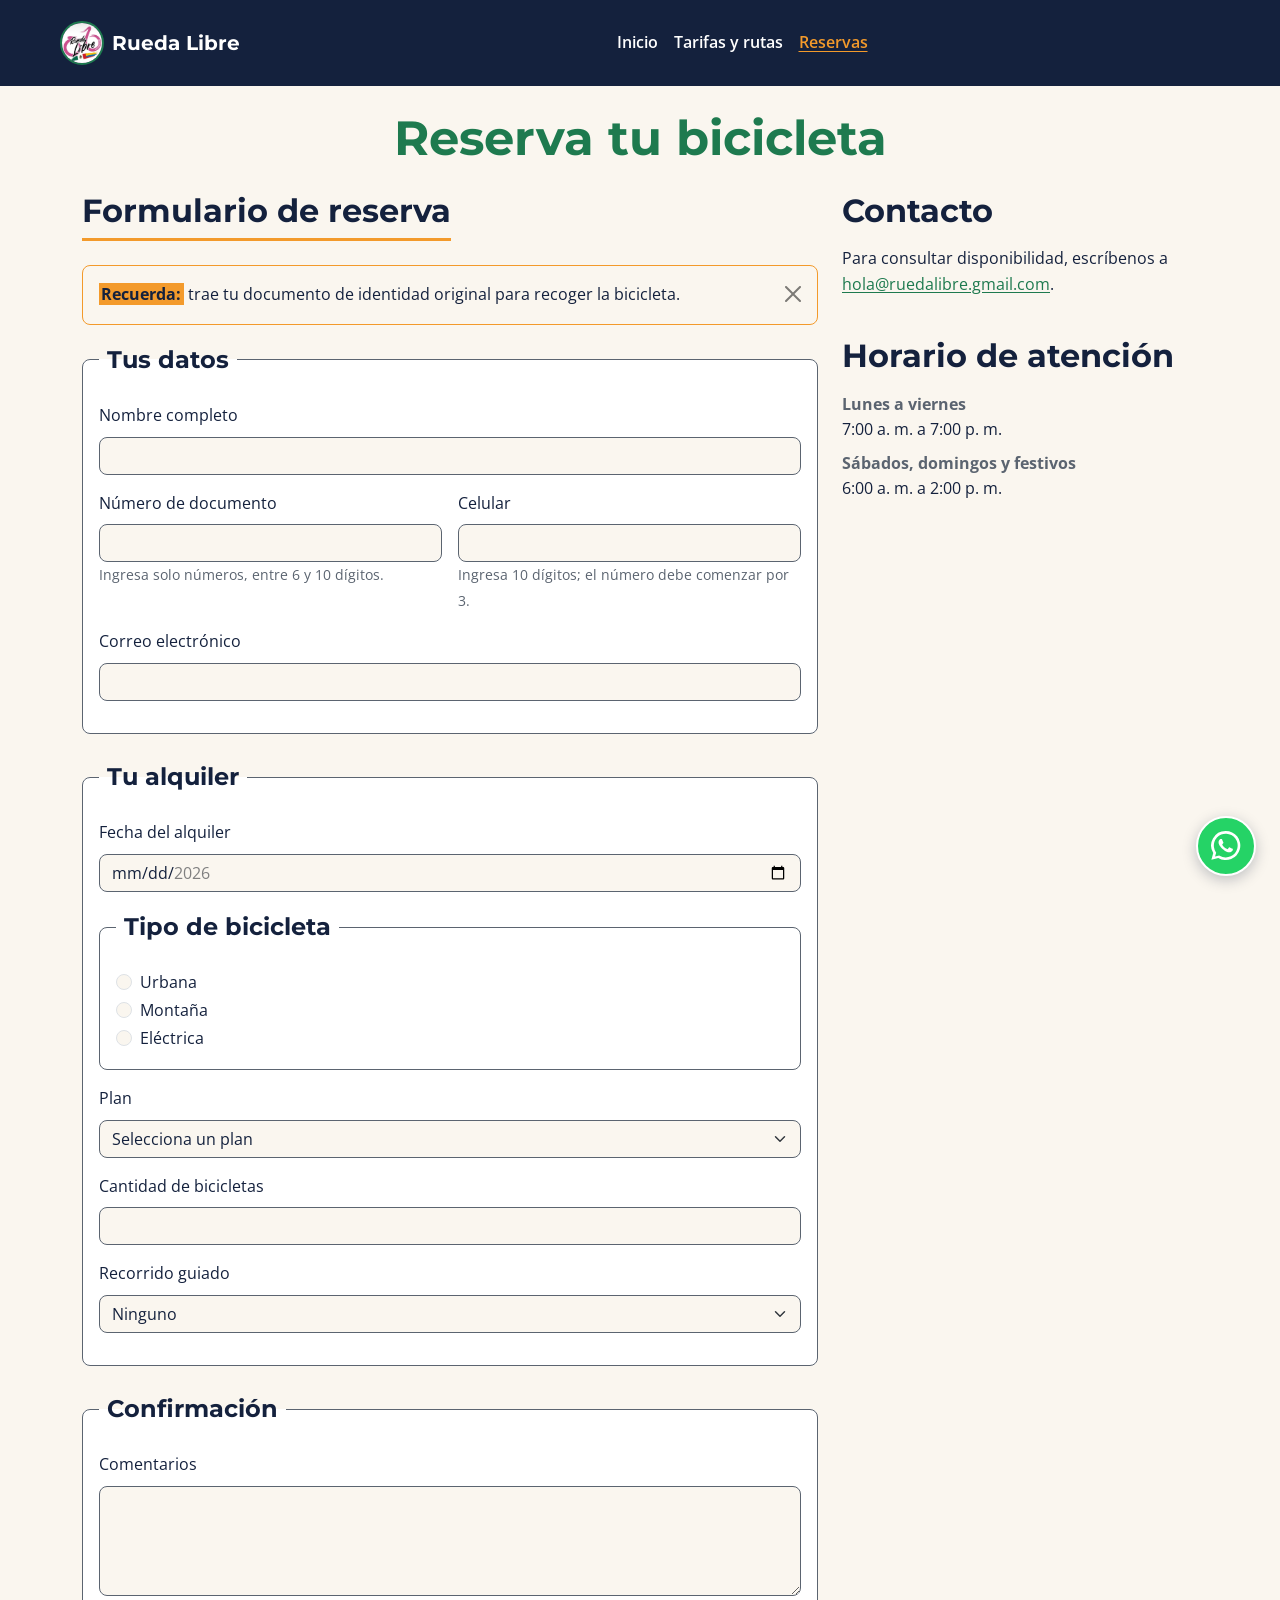
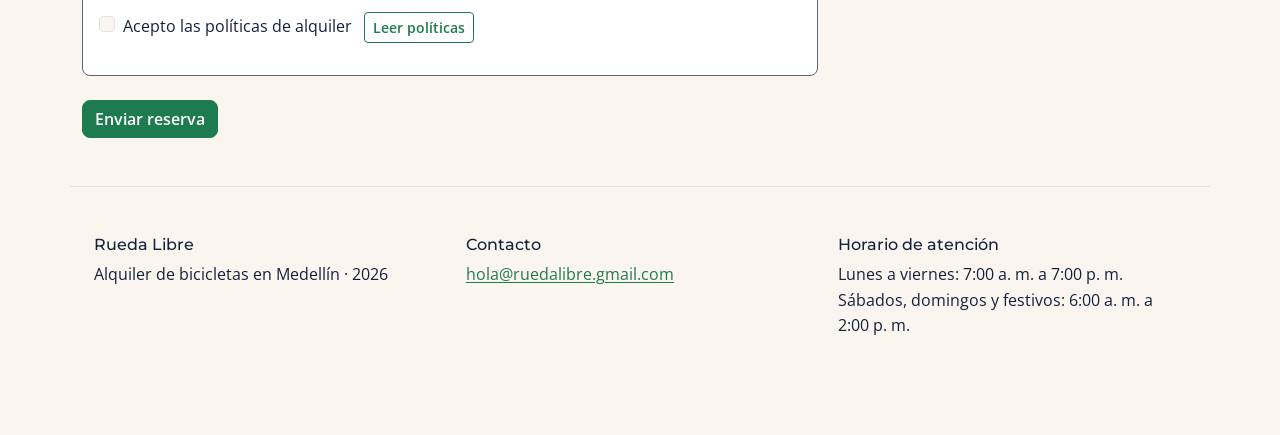
==== commit f5b7d7d8: "actualizacion" ====
--- a/paginas/reservas.html
+++ b/paginas/reservas.html
@@ -10,10 +10,6 @@
     <link rel="preconnect" href="https://fonts.gstatic.com" crossorigin>
     <link href="https://fonts.googleapis.com/css2?family=Montserrat:wght@700&family=Open+Sans:wght@400;600&display=swap" rel="stylesheet">
     <link href="https://cdn.jsdelivr.net/npm/bootstrap@5.3.3/dist/css/bootstrap.min.css" rel="stylesheet" integrity="sha384-QWTKZyjpPEjISv5WaRU9OFeRpok6YctnYmDr5pNlyT2bRjXh0JMhjY6hW+ALEwIH" crossorigin="anonymous">
-<<<<<<< HEAD
-    <link href="https://cdn.jsdelivr.net/npm/bootstrap-icons@1.11.3/font/bootstrap-icons.min.css" rel="stylesheet" crossorigin="anonymous">
-=======
->>>>>>> 44da83fe42e7763c19660c5991fc9ab1a7e5bbc8
     <link rel="stylesheet" href="../css/styles.css">
 </head>
 <body class="pb-5">
@@ -24,16 +20,13 @@
                 <a class="navbar-brand marca d-inline-flex align-items-center gap-2" href="../index.html" aria-label="Rueda Libre, ir al inicio">
                     <img class="d-block" src="../img/images.jpeg" alt="">
                     <span>Rueda Libre</span>
-<<<<<<< HEAD
-                      <i class="bi bi-bicycle" aria-hidden="true"></i>
-=======
->>>>>>> 44da83fe42e7763c19660c5991fc9ab1a7e5bbc8
+                    <i class="bi bi-bicycle" aria-hidden="true"></i>
                 </a>
                 <button class="navbar-toggler" type="button" data-bs-toggle="collapse" data-bs-target="#navbarNav" aria-controls="navbarNav" aria-expanded="false" aria-label="Abrir o cerrar el menú">
                     <span class="navbar-toggler-icon"></span>
                 </button>
                 <div class="collapse navbar-collapse" id="navbarNav">
-                    <ul class="navbar-nav ms-auto mb-2 mb-lg-0">
+                    <ul class="navbar-nav mx-auto mb-2 mb-lg-0">
                         <li class="nav-item"><a class="nav-link" href="../index.html">Inicio</a></li>
                         <li class="nav-item"><a class="nav-link" href="tarifas.html">Tarifas y rutas</a></li>
                         <li class="nav-item"><a class="nav-link active" href="reservas.html" aria-current="page">Reservas</a></li>
@@ -41,25 +34,17 @@
                 </div>
             </div>
         </nav>
-<<<<<<< HEAD
         <h1 class="text-center my-4 text-primary">Reserva tu bicicleta</h1>
-=======
-        <h1 class="text-center my-4">Reserva tu bicicleta</h1>
->>>>>>> 44da83fe42e7763c19660c5991fc9ab1a7e5bbc8
     </header>
 
     <main id="contenido-principal" class="container" tabindex="-1">
         <div class="row g-4">
         <section class="formulario-reserva col-12 col-md-8" aria-labelledby="formulario-reserva">
-<<<<<<< HEAD
-            <h2 class="titulo-seccion" id="formulario-reserva">Formulario de reserva</h2>
-=======
-            <h2 class="text-center mb-4" id="formulario-reserva">Formulario de reserva</h2>
->>>>>>> 44da83fe42e7763c19660c5991fc9ab1a7e5bbc8
-            <div class="alert alert-info alert-dismissible fade show" role="alert">
-                <strong>Recuerda:</strong> trae tu documento de identidad original para recoger la bicicleta.
-                <button type="button" class="btn-close" data-bs-dismiss="alert" aria-label="Cerrar aviso"></button>
-            </div>
+            <h2 class="text-center mb-4 titulo-seccion"  id="formulario-reserva">Formulario de reserva</h2>
+          <div class="alert alerta-marca alert-dismissible fade show" role="alert">
+             <strong>Recuerda:</strong> trae tu documento de identidad original para recoger la bicicleta.
+             <button type="button" class="btn-close" data-bs-dismiss="alert" aria-label="Cerrar"></button>
+        </div>
             <form class="needs-validation" action="reservas.html" method="post" novalidate>
                 <fieldset class="p-3 mb-4">
                     <legend class="px-2">Tus datos</legend>
@@ -163,22 +148,14 @@
                     </div>
                 </fieldset>
 
-<<<<<<< HEAD
-                <button class="btn btn-primary" type="submit">Enviar reserva</button>
-=======
                 <button class="btn btn-success" type="submit">Enviar reserva</button>
->>>>>>> 44da83fe42e7763c19660c5991fc9ab1a7e5bbc8
             </form>
         </section>
 
         <aside class="info-reserva col-12 col-md-4 d-flex flex-column gap-4" aria-label="Información de contacto y horario">
             <section class="mb-0" aria-labelledby="contacto">
                 <h2 class="text-start mb-3" id="contacto">Contacto</h2>
-<<<<<<< HEAD
-                <p><i class="bi bi-envelope-fill" aria-hidden="true"></i> Para consultar disponibilidad, escríbenos a <a href="mailto:hola@ruedalibre.gmail.com">hola@ruedalibre.gmail.com</a>.</p>
-=======
                 <p>Para consultar disponibilidad, escríbenos a <a href="mailto:hola@ruedalibre.gmail.com">hola@ruedalibre.gmail.com</a>.</p>
->>>>>>> 44da83fe42e7763c19660c5991fc9ab1a7e5bbc8
             </section>
 
             <section class="mb-0" aria-labelledby="horario">
@@ -217,26 +194,6 @@
         </div>
     </div>
 
-<<<<<<< HEAD
-    <footer class="container mt-5 pt-4 pb-5">
-        <div class="row gy-4 p-4 pie-marca">
-            <section class="bloque-pie col-12 col-md-4" aria-labelledby="marca-pie">
-                <h2 class="h6 mb-2" id="marca-pie">Rueda Libre</h2>
-                <p class="mb-0">Alquiler de bicicletas en Medellín · 2026</p>
-            </section>
-            <section class="bloque-pie col-12 col-md-4" aria-labelledby="contacto-pie">
-                <h2 class="h6 mb-2" id="contacto-pie">Contacto</h2>
-                <p class="mb-0"><i class="bi bi-envelope-fill" aria-hidden="true"></i> <a href="mailto:hola@ruedalibre.gmail.com">hola@ruedalibre.gmail.com</a></p>
-            </section>
-            <section class="bloque-pie col-12 col-md-4" aria-labelledby="horario-pie">
-                <h2 class="h6 mb-2" id="horario-pie">Horario de atención</h2>
-                <p class="mb-0">Lunes a viernes: 7:00 a. m. a 7:00 p. m.<br>Sábados, domingos y festivos: 6:00 a. m. a 2:00 p. m.</p>
-            </section>
-        </div>
-    </footer>
-    <a class="enlace-whatsapp position-fixed bottom-0 end-0 m-4 d-flex align-items-center justify-content-center" href="https://wa.me/573000000000" target="_blank" rel="noopener noreferrer" aria-label="Abrir chat de WhatsApp (se abre en una pestaña nueva)">
-        <i class="bi bi-whatsapp" aria-hidden="true"></i>
-=======
     <footer class="container row gy-4 mx-auto mt-5 pt-4 pb-5 border-top">
         <section class="bloque-pie col-12 col-md-4" aria-labelledby="marca-pie">
             <h2 class="h6 mb-2" id="marca-pie">Rueda Libre</h2>
@@ -255,7 +212,6 @@
         <svg aria-hidden="true" viewBox="0 0 24 24" focusable="false">
             <path fill="currentColor" d="M12.04 2a9.92 9.92 0 0 0-8.45 15.12L2.3 21.7l4.7-1.23A9.94 9.94 0 1 0 12.04 2Zm0 18.1a8.13 8.13 0 0 1-4.14-1.13l-.3-.18-2.79.73.75-2.72-.2-.31a8.12 8.12 0 1 1 6.68 3.61Zm4.46-6.08c-.24-.12-1.43-.71-1.65-.79-.22-.08-.38-.12-.54.12-.16.24-.62.79-.76.95-.14.16-.28.18-.52.06-.24-.12-1.02-.38-1.94-1.2-.72-.64-1.2-1.43-1.34-1.67-.14-.24-.02-.37.1-.49.11-.11.24-.28.36-.42.12-.14.16-.24.24-.4.08-.16.04-.3-.02-.42-.06-.12-.54-1.3-.74-1.78-.19-.46-.39-.4-.54-.4h-.46c-.16 0-.42.06-.64.3-.22.24-.84.82-.84 2s.86 2.31.98 2.47c.12.16 1.69 2.58 4.1 3.62.57.25 1.02.4 1.37.51.58.18 1.1.16 1.51.1.46-.07 1.43-.59 1.63-1.15.2-.57.2-1.05.14-1.15-.06-.1-.22-.16-.46-.28Z"/>
         </svg>
->>>>>>> 44da83fe42e7763c19660c5991fc9ab1a7e5bbc8
     </a>
     <script src="https://cdn.jsdelivr.net/npm/bootstrap@5.3.3/dist/js/bootstrap.bundle.min.js" integrity="sha384-YvpcrYf0tY3lHB60NNkmXc5s9fDVZLESaAA55NDzOxhy9GkcIdslK1eN7N6jIeHz" crossorigin="anonymous"></script>
     <script>
--- a/css/styles.css
+++ b/css/styles.css
@@ -1,9 +1,11 @@
-
 :root {
     color-scheme: light;
     --verde-ruta: #1E7A4F;
+    --verde-ruta-rgb: 30, 122, 79;
     --naranja-pedal: #F39A2B;
+    --naranja-pedal-rgb: 243, 154, 43;
     --azul-noche: #14213D;
+    --azul-noche-rgb: 20, 33, 61;
     --crema: #FAF6EF;
     --gris-asfalto: #5B6470;
     --blanco: #FFFFFF;
@@ -13,18 +15,18 @@
     --espacio-medio: 1rem;
     --espacio-grande: 1.5rem;
     --espacio-extra-grande: 2rem;
-<<<<<<< HEAD
+
+    /* Tokens de marca sobrescribiendo variables de Bootstrap 5.3 */
     --bs-primary: var(--verde-ruta);
-    --bs-primary-rgb: 30, 122, 79;
+    --bs-primary-rgb: var(--verde-ruta-rgb);
+    --bs-secondary: var(--gris-asfalto);
+    --bs-body-bg: var(--crema);
     --bs-body-color: var(--azul-noche);
     --bs-body-font-family: var(--fuente-texto);
     --bs-link-color: var(--verde-ruta);
-    --bs-link-color-rgb: 30, 122, 79;
+    --bs-link-color-rgb: var(--verde-ruta-rgb);
     --bs-link-hover-color: var(--azul-noche);
-    --bs-link-hover-color-rgb: 20, 33, 61;
-    --bs-border-radius: 0.75rem;
-=======
->>>>>>> 44da83fe42e7763c19660c5991fc9ab1a7e5bbc8
+    --bs-border-radius: 0.5rem;
 }
 
 body {
@@ -37,7 +39,12 @@
 
 h1,
 h2,
-h3 {
+h3,
+h4,
+.h1,
+.h2,
+.h3,
+.h4 {
     color: var(--azul-noche);
     font-family: var(--fuente-titulos);
     font-weight: 700;
@@ -48,24 +55,6 @@
     font-size: clamp(2rem, 5vw, 3rem);
 }
 
-<<<<<<< HEAD
-.titulo-seccion {
-    margin-bottom: var(--espacio-grande);
-    text-align: center;
-}
-
-.titulo-seccion::after {
-    display: block;
-    width: 3.5rem;
-    height: 0.2rem;
-    margin: 0.65rem auto 0;
-    border-radius: 1rem;
-    background-color: var(--naranja-pedal);
-    content: "";
-}
-
-=======
->>>>>>> 44da83fe42e7763c19660c5991fc9ab1a7e5bbc8
 a {
     color: var(--verde-ruta);
     text-decoration-color: var(--verde-ruta);
@@ -87,7 +76,7 @@
     position: absolute;
     top: -6.25rem;
     left: 1.5rem;
-    z-index: 1;
+    z-index: 1050;
     padding: var(--espacio-pequeno) var(--espacio-medio);
     background-color: var(--azul-noche);
     color: var(--blanco);
@@ -104,7 +93,17 @@
     color: var(--azul-noche);
 }
 
-/* Navegacion compartida */
+/* Identidad visual en utilidades de Bootstrap */
+.bg-primary {
+    background-color: var(--verde-ruta) !important;
+    color: var(--blanco);
+}
+
+.text-primary {
+    color: var(--verde-ruta) !important;
+}
+
+/* Navegacion compartida (MiniReto 9 y 12) */
 .navbar {
     background-color: var(--azul-noche);
 }
@@ -145,13 +144,39 @@
     text-underline-offset: 0.2em;
 }
 
-<<<<<<< HEAD
-.navbar .navbar-toggler:focus-visible {
-    outline-color: var(--naranja-pedal);
-}
-
-=======
->>>>>>> 44da83fe42e7763c19660c5991fc9ab1a7e5bbc8
+/* Clases propias de identidad (MiniReto 12) */
+.portada {
+    background-color: var(--blanco);
+    border: 1px solid rgb(20 33 61 / 8%);
+}
+
+.titulo-seccion {
+    position: relative;
+    padding-bottom: 0.5rem;
+    margin-bottom: 1.5rem;
+    border-bottom: 3px solid var(--naranja-pedal);
+    display: inline-block;
+}
+
+.beneficio-icono {
+    display: inline-flex;
+    align-items: center;
+    justify-content: center;
+    width: 2.75rem;
+    height: 2.75rem;
+    border-radius: 0.5rem;
+    background-color: rgb(30 122 79 / 12%);
+    color: var(--verde-ruta);
+    font-size: 1.35rem;
+}
+
+.pie-marca {
+    background-color: var(--blanco);
+    border: 1px solid rgb(20 33 61 / 10%);
+    border-top: 4px solid var(--verde-ruta);
+    border-radius: 0.75rem;
+}
+
 /* Componentes compartidos */
 table {
     width: 100%;
@@ -159,7 +184,7 @@
     border-collapse: collapse;
 }
 
-/* Presentación adaptable propia de las tablas de tarifas. */
+/* Presentacion adaptable propia de las tablas de tarifas */
 .tabla-responsiva {
     display: block;
     table-layout: auto;
@@ -190,6 +215,7 @@
     display: grid;
     border: 1px solid var(--gris-asfalto);
     border-radius: 0.25rem;
+    background-color: var(--blanco);
     overflow: hidden;
 }
 
@@ -234,7 +260,9 @@
     color: var(--blanco);
 }
 
-.tarjeta-servicio {
+.tarjeta-servicio,
+#flota .card,
+#rutas .card {
     padding: var(--espacio-grande);
     border: 1px solid rgb(20 33 61 / 8%);
     border-radius: 0.75rem;
@@ -243,7 +271,15 @@
     transition: transform 180ms ease, box-shadow 180ms ease;
 }
 
-.tarjeta-servicio:hover {
+#flota .card,
+#rutas .card {
+    padding: 0;
+    overflow: hidden;
+}
+
+.tarjeta-servicio:hover,
+#flota .card:hover,
+#rutas .card:hover {
     transform: translateY(-0.2rem);
     box-shadow: 0 0.6rem 1.5rem rgb(20 33 61 / 14%);
 }
@@ -252,66 +288,23 @@
     height: 13rem;
 }
 
-<<<<<<< HEAD
-.tarjeta-servicio img,
-.imagen-ruta,
-.imagen-flota,
-#carouselPromociones .carousel-item img,
-.presentacion img {
-    object-fit: contain;
-    background-color: var(--crema);
-}
-
-.portada {
-    border: 1px solid rgb(30 122 79 / 18%);
-    background: linear-gradient(135deg, var(--blanco), var(--crema));
-}
-
-.acciones-portada {
-    display: grid;
-    grid-template-columns: repeat(2, minmax(0, 1fr));
-    gap: var(--espacio-pequeno);
-}
-
-.acciones-portada .btn {
-    display: flex;
-    align-items: center;
-    justify-content: center;
-    min-height: 2.5rem;
-    padding: 0.4rem 0.55rem;
-    font-size: 0.875rem;
-    line-height: 1.25;
-}
-
-=======
->>>>>>> 44da83fe42e7763c19660c5991fc9ab1a7e5bbc8
 .imagen-ruta,
 .imagen-flota {
     height: 12rem;
+    background-color: var(--blanco);
 }
 
 #carouselPromociones .carousel-item img {
     height: 22rem;
-}
-
-<<<<<<< HEAD
-#carouselPromociones .carousel-control-prev-icon,
-#carouselPromociones .carousel-control-next-icon {
-    width: 2.75rem;
-    height: 2.75rem;
-    border-radius: 50%;
-    background-color: var(--verde-ruta);
-    background-size: 55%;
-}
-
-=======
->>>>>>> 44da83fe42e7763c19660c5991fc9ab1a7e5bbc8
+    background-color: var(--azul-noche);
+}
+
 #carouselPromociones .carousel-caption {
     right: 12%;
     left: 12%;
     padding: var(--espacio-medio);
     border-radius: 0.5rem;
-    background-color: rgb(20 33 61 / 85%);
+    background-color: rgb(20 33 61 / 88%);
     color: var(--blanco);
 }
 
@@ -338,15 +331,6 @@
     box-shadow: 0 0.25rem 1rem rgb(20 33 61 / 8%);
 }
 
-<<<<<<< HEAD
-.beneficio-icono {
-    color: var(--verde-ruta);
-    font-size: 1.75rem;
-    line-height: 1;
-}
-
-=======
->>>>>>> 44da83fe42e7763c19660c5991fc9ab1a7e5bbc8
 .beneficio-etiqueta {
     background: var(--verde-ruta);
     color: var(--blanco);
@@ -370,12 +354,13 @@
     font-weight: 600;
 }
 
+/* Botones de marca (MiniReto 9 y 12) */
 .btn {
     font-weight: 600;
 }
 
-<<<<<<< HEAD
-.btn-primary {
+.btn-primary,
+.btn-success {
     --bs-btn-color: var(--blanco);
     --bs-btn-bg: var(--verde-ruta);
     --bs-btn-border-color: var(--verde-ruta);
@@ -385,7 +370,20 @@
     --bs-btn-active-color: var(--azul-noche);
     --bs-btn-active-bg: var(--naranja-pedal);
     --bs-btn-active-border-color: var(--naranja-pedal);
-    --bs-btn-focus-shadow-rgb: 30, 122, 79;
+    --bs-btn-focus-shadow-rgb: var(--verde-ruta-rgb);
+}
+
+.btn-outline-primary,
+.btn-outline-success {
+    --bs-btn-color: var(--verde-ruta);
+    --bs-btn-border-color: var(--verde-ruta);
+    --bs-btn-hover-color: var(--azul-noche);
+    --bs-btn-hover-bg: var(--naranja-pedal);
+    --bs-btn-hover-border-color: var(--naranja-pedal);
+    --bs-btn-active-color: var(--azul-noche);
+    --bs-btn-active-bg: var(--naranja-pedal);
+    --bs-btn-active-border-color: var(--naranja-pedal);
+    --bs-btn-focus-shadow-rgb: var(--verde-ruta-rgb);
 }
 
 .btn-naranja {
@@ -398,56 +396,7 @@
     --bs-btn-active-color: var(--blanco);
     --bs-btn-active-bg: var(--verde-ruta);
     --bs-btn-active-border-color: var(--verde-ruta);
-    --bs-btn-focus-shadow-rgb: 243, 154, 43;
-}
-
-.btn-outline-primary {
-    --bs-btn-color: var(--verde-ruta);
-    --bs-btn-border-color: var(--verde-ruta);
-    --bs-btn-hover-color: var(--azul-noche);
-    --bs-btn-hover-bg: var(--naranja-pedal);
-    --bs-btn-hover-border-color: var(--naranja-pedal);
-    --bs-btn-active-color: var(--azul-noche);
-    --bs-btn-active-bg: var(--naranja-pedal);
-    --bs-btn-active-border-color: var(--naranja-pedal);
-    --bs-btn-focus-shadow-rgb: 30, 122, 79;
-}
-
-=======
->>>>>>> 44da83fe42e7763c19660c5991fc9ab1a7e5bbc8
-.btn-success {
-    --bs-btn-color: var(--blanco);
-    --bs-btn-bg: var(--verde-ruta);
-    --bs-btn-border-color: var(--verde-ruta);
-    --bs-btn-hover-color: var(--azul-noche);
-    --bs-btn-hover-bg: var(--naranja-pedal);
-    --bs-btn-hover-border-color: var(--naranja-pedal);
-    --bs-btn-active-color: var(--azul-noche);
-    --bs-btn-active-bg: var(--naranja-pedal);
-    --bs-btn-active-border-color: var(--naranja-pedal);
-<<<<<<< HEAD
-    --bs-btn-focus-shadow-rgb: 30, 122, 79;
-=======
->>>>>>> 44da83fe42e7763c19660c5991fc9ab1a7e5bbc8
-}
-
-.btn-outline-success {
-    --bs-btn-color: var(--verde-ruta);
-    --bs-btn-border-color: var(--verde-ruta);
-    --bs-btn-hover-color: var(--azul-noche);
-    --bs-btn-hover-bg: var(--naranja-pedal);
-    --bs-btn-hover-border-color: var(--naranja-pedal);
-    --bs-btn-active-color: var(--azul-noche);
-    --bs-btn-active-bg: var(--naranja-pedal);
-    --bs-btn-active-border-color: var(--naranja-pedal);
-<<<<<<< HEAD
-    --bs-btn-focus-shadow-rgb: 30, 122, 79;
-}
-
-.bg-primary {
-    color: var(--blanco);
-=======
->>>>>>> 44da83fe42e7763c19660c5991fc9ab1a7e5bbc8
+    --bs-btn-focus-shadow-rgb: var(--naranja-pedal-rgb);
 }
 
 small,
@@ -476,98 +425,48 @@
     }
 }
 
-
 .enlace-whatsapp {
-    z-index: 2;
+    z-index: 1030;
     width: 3.75rem;
     height: 3.75rem;
-<<<<<<< HEAD
-    border: 2px solid var(--azul-noche);
-    border-radius: 50%;
-    background-color: var(--naranja-pedal);
-    color: var(--azul-noche);
-=======
     border: 2px solid var(--blanco);
     border-radius: 50%;
     background-color: #25D366;
     color: var(--blanco);
->>>>>>> 44da83fe42e7763c19660c5991fc9ab1a7e5bbc8
+    font-size: 1.75rem;
     text-decoration: none;
     box-shadow: 0 0.25rem 0.875rem rgb(20 33 61 / 25%);
     transition: transform 180ms ease, background-color 180ms ease;
 }
-
-<<<<<<< HEAD
-.enlace-whatsapp .bi {
-    display: block;
-    width: 1.8rem;
-    height: 1.8rem;
-    font-size: 1.8rem;
-    line-height: 1;
-=======
 .enlace-whatsapp svg {
-    width: 1.8rem;
-    height: 1.8rem;
->>>>>>> 44da83fe42e7763c19660c5991fc9ab1a7e5bbc8
+    width: 2.2rem; 
+    height: 2.2rem;  
 }
 
 .enlace-whatsapp:hover,
 .enlace-whatsapp:focus {
     transform: scale(1.08);
-<<<<<<< HEAD
-    background-color: var(--naranja-pedal);
-    color: var(--azul-noche);
-}
-
-.pie-marca {
-    border-radius: 0.75rem;
-    background-color: var(--azul-noche);
-    color: var(--blanco);
-}
-
-.pie-marca h2 {
-    color: var(--blanco);
-}
-
-.pie-marca a {
-    color: var(--naranja-pedal);
-}
-
-=======
     background-color: #1fba59;
     color: var(--blanco);
 }
 
->>>>>>> 44da83fe42e7763c19660c5991fc9ab1a7e5bbc8
+/* Formulario y componentes de reservas (MiniReto 11 y 12) */
 fieldset {
     border: 1px solid var(--gris-asfalto);
+    border-radius: 0.5rem;
+    background-color: var(--blanco);
 }
 
 legend {
     color: var(--azul-noche);
-    font-weight: 600;
+    font-family: var(--fuente-titulos);
+    font-weight: 700;
+    float: none;
+    width: auto;
 }
 
 input {
     accent-color: var(--verde-ruta);
-}
-
-input:not([type="checkbox"]):not([type="radio"]):not(.form-control),
-select:not(.form-select),
-textarea:not(.form-control) {
-    padding: var(--espacio-pequeno) var(--espacio-medio);
-    border: 1px solid var(--gris-asfalto);
-    border-radius: 0.25rem;
-    background-color: var(--crema);
-    color: var(--azul-noche);
-    font: inherit;
-}
-
-input:not([type="checkbox"]):not([type="radio"]):not(.form-control):focus,
-select:not(.form-select):focus,
-textarea:not(.form-control):focus {
-    outline: 0.1875rem solid var(--verde-ruta);
-    outline-offset: 0.125rem;
 }
 
 .formulario-reserva .form-control,
@@ -583,13 +482,21 @@
     box-shadow: 0 0 0 0.25rem rgb(30 122 79 / 25%);
 }
 
-<<<<<<< HEAD
-.formulario-reserva .invalid-feedback {
-    color: #B02A37;
-}
-
-=======
->>>>>>> 44da83fe42e7763c19660c5991fc9ab1a7e5bbc8
+.alerta-marca {
+    background-color: var(--crema);
+    border: 1px solid var(--naranja-pedal);
+    color: var(--azul-noche);
+}
+
+.modal-header-marca {
+    background-color: var(--azul-noche);
+    color: var(--blanco);
+}
+
+.modal-header-marca .modal-title {
+    color: var(--blanco);
+}
+
 @media (min-width: 48rem) {
     /* Las tablas conservan su formato propio en pantallas medianas y grandes. */
     .tabla-responsiva {
